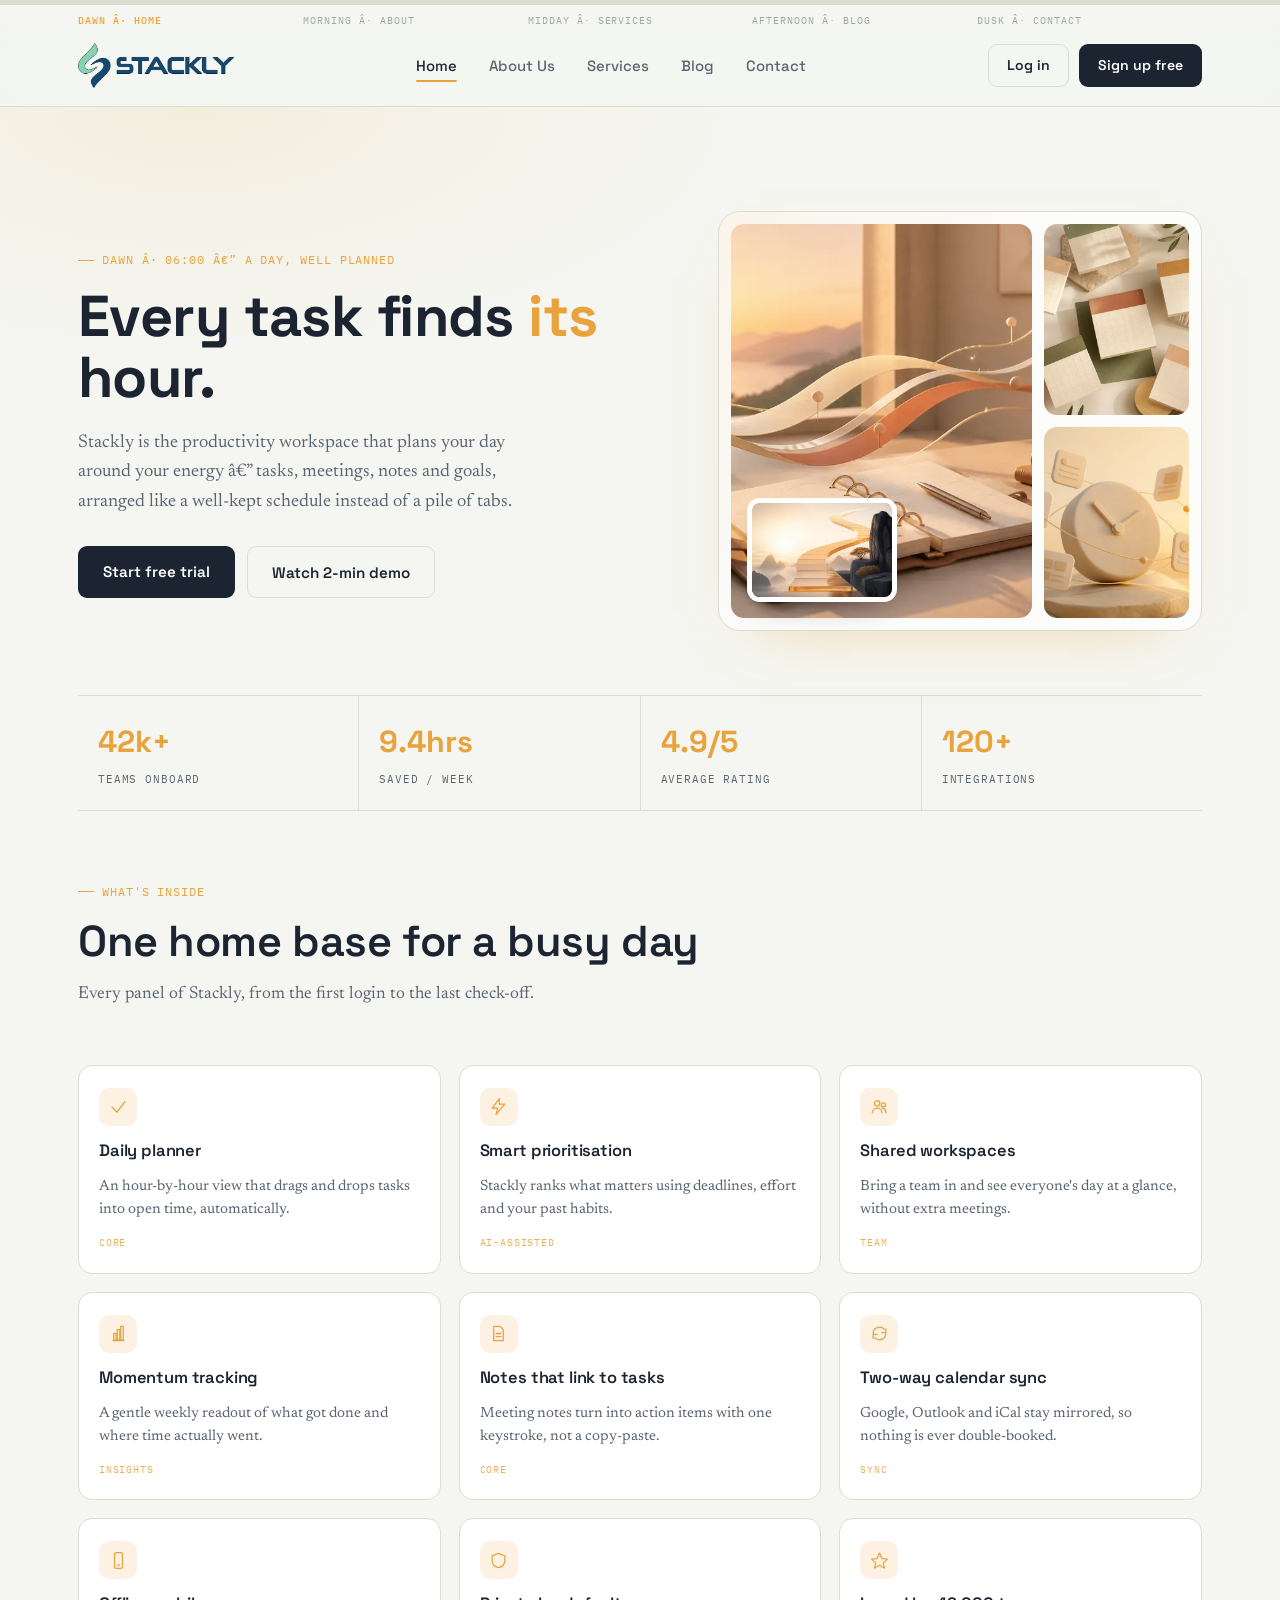
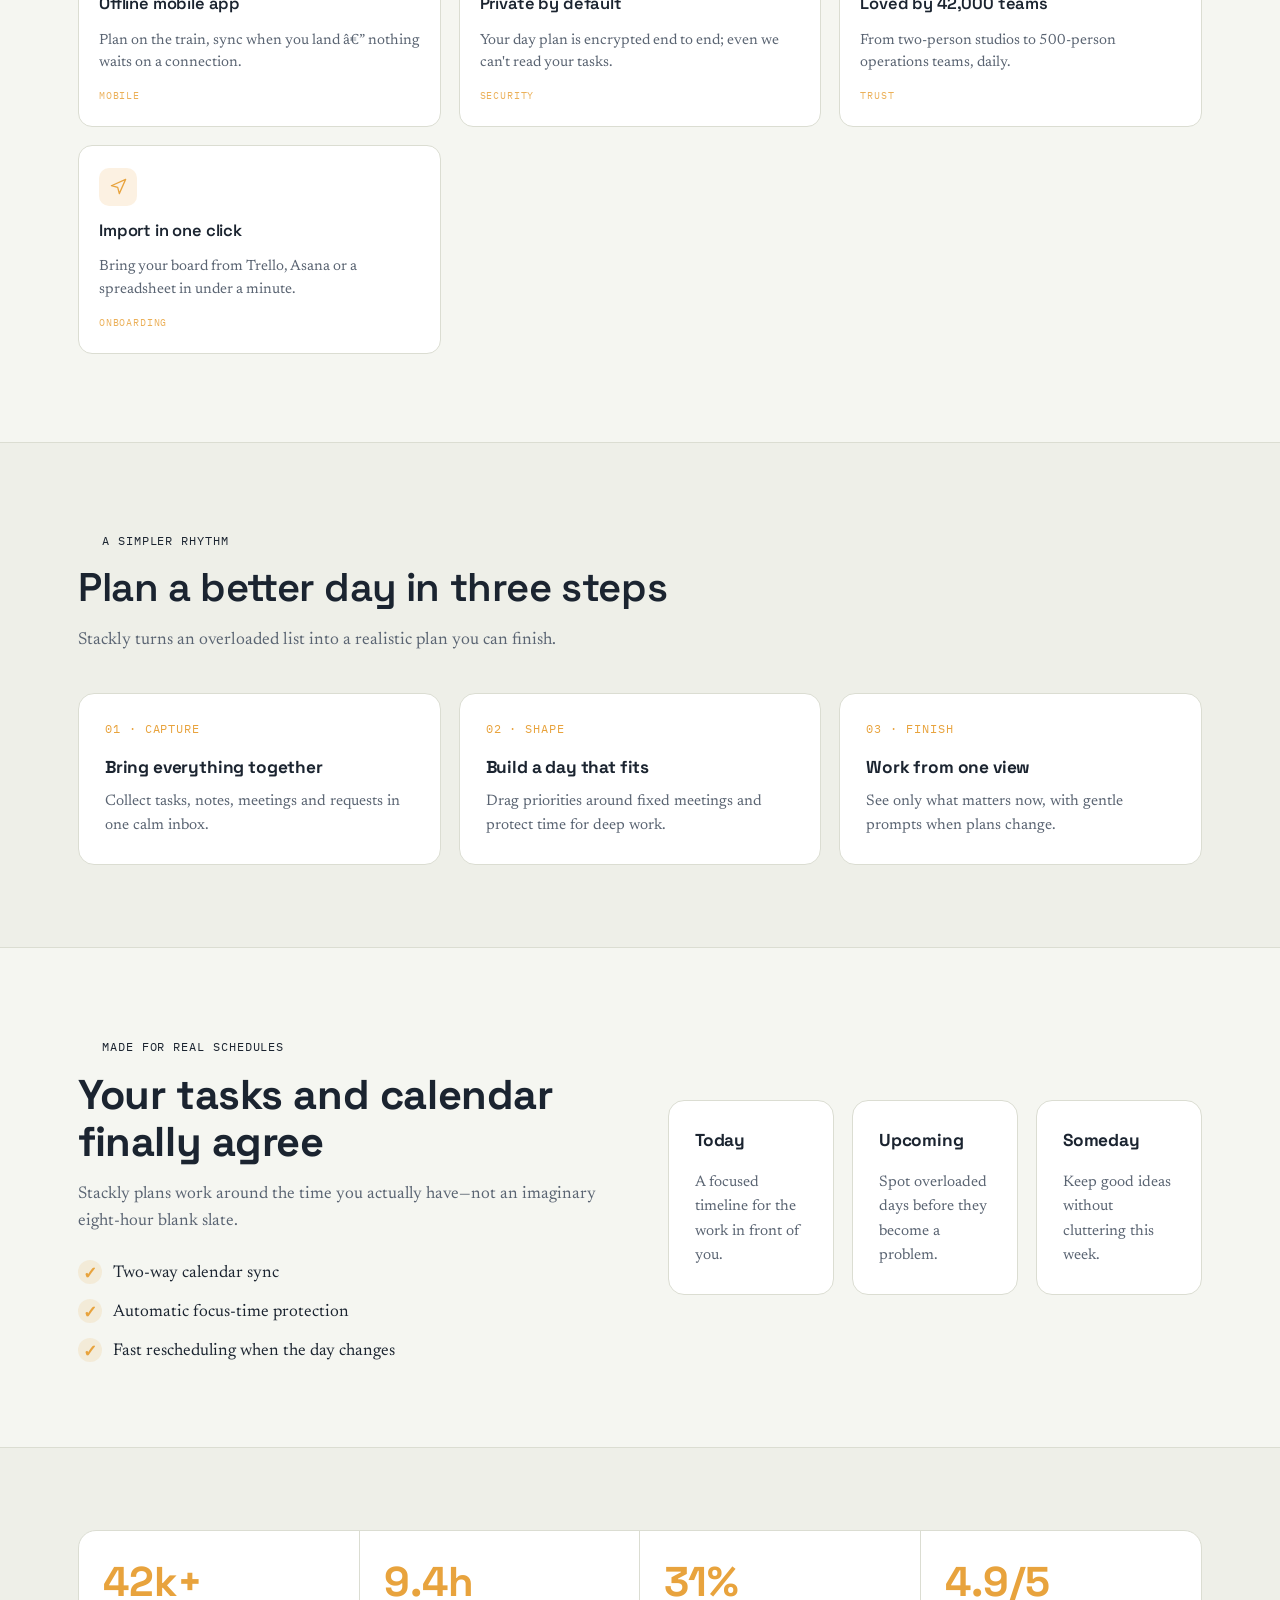
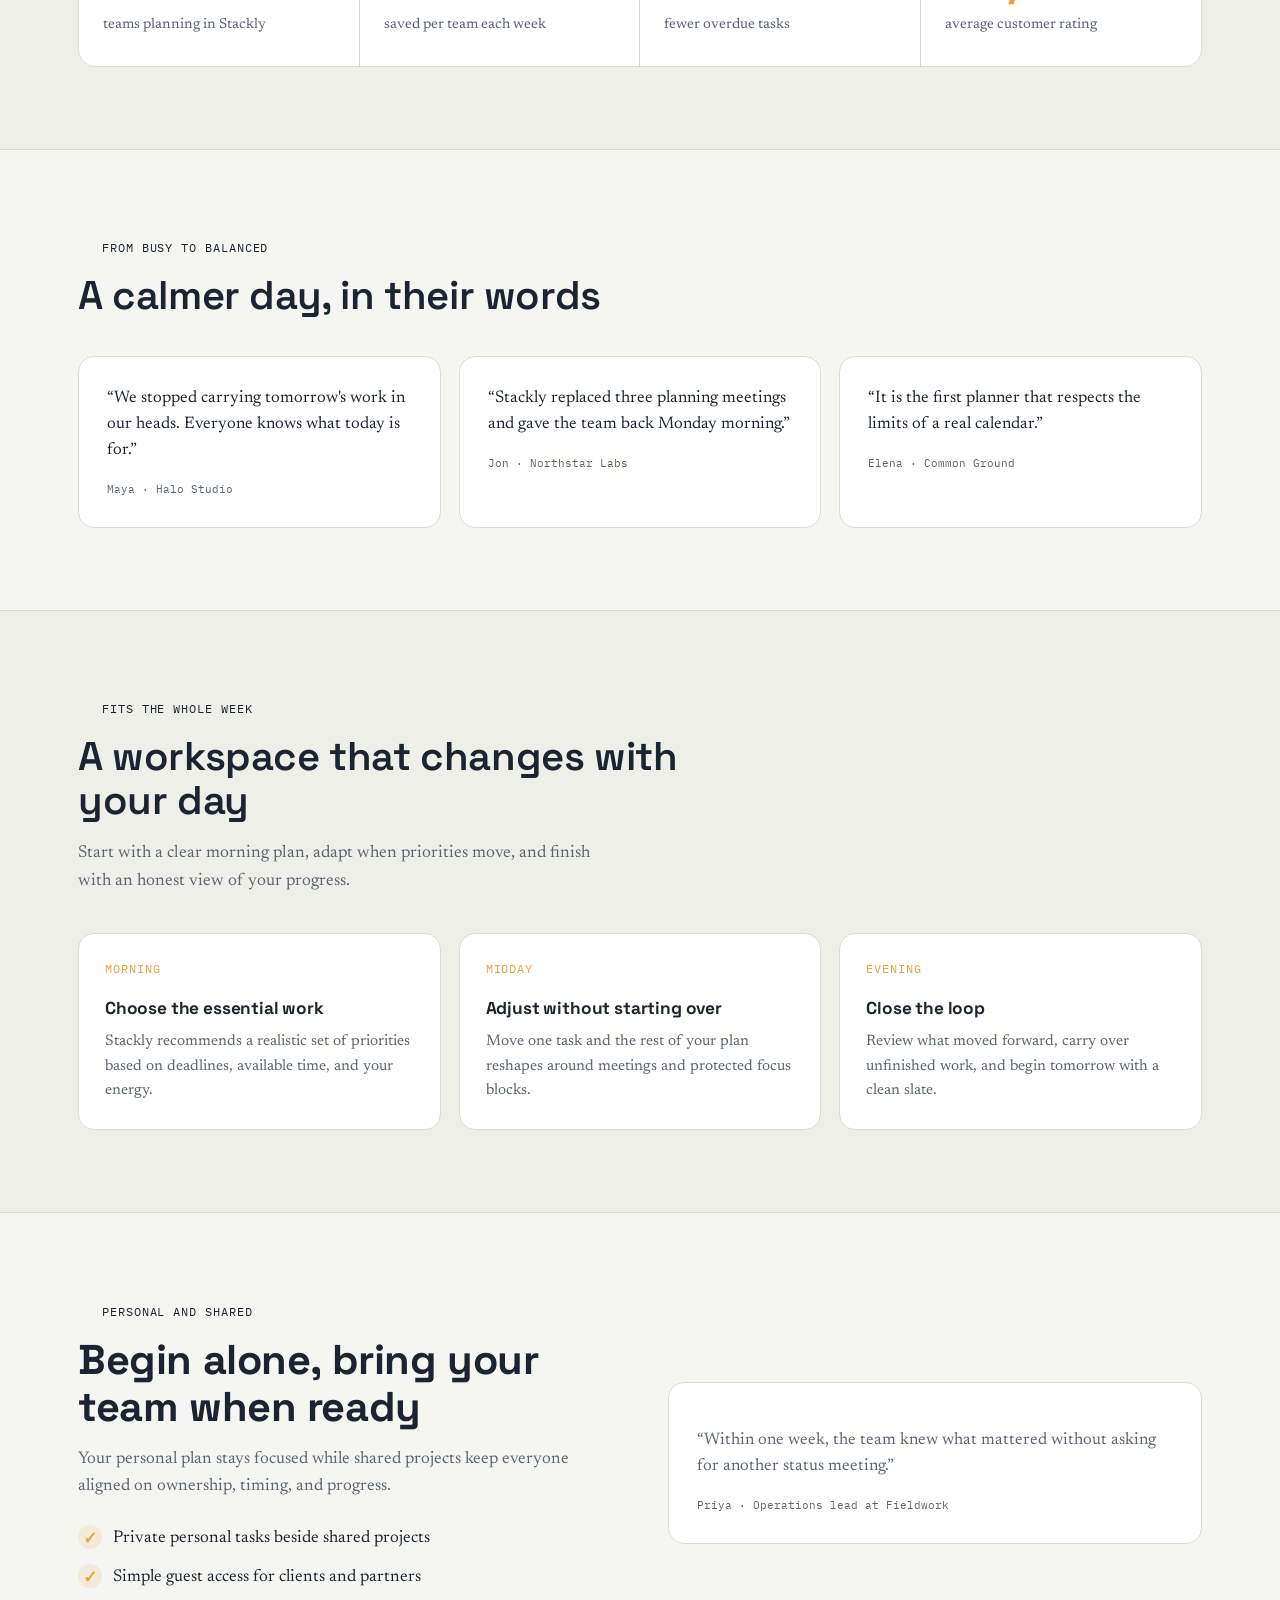
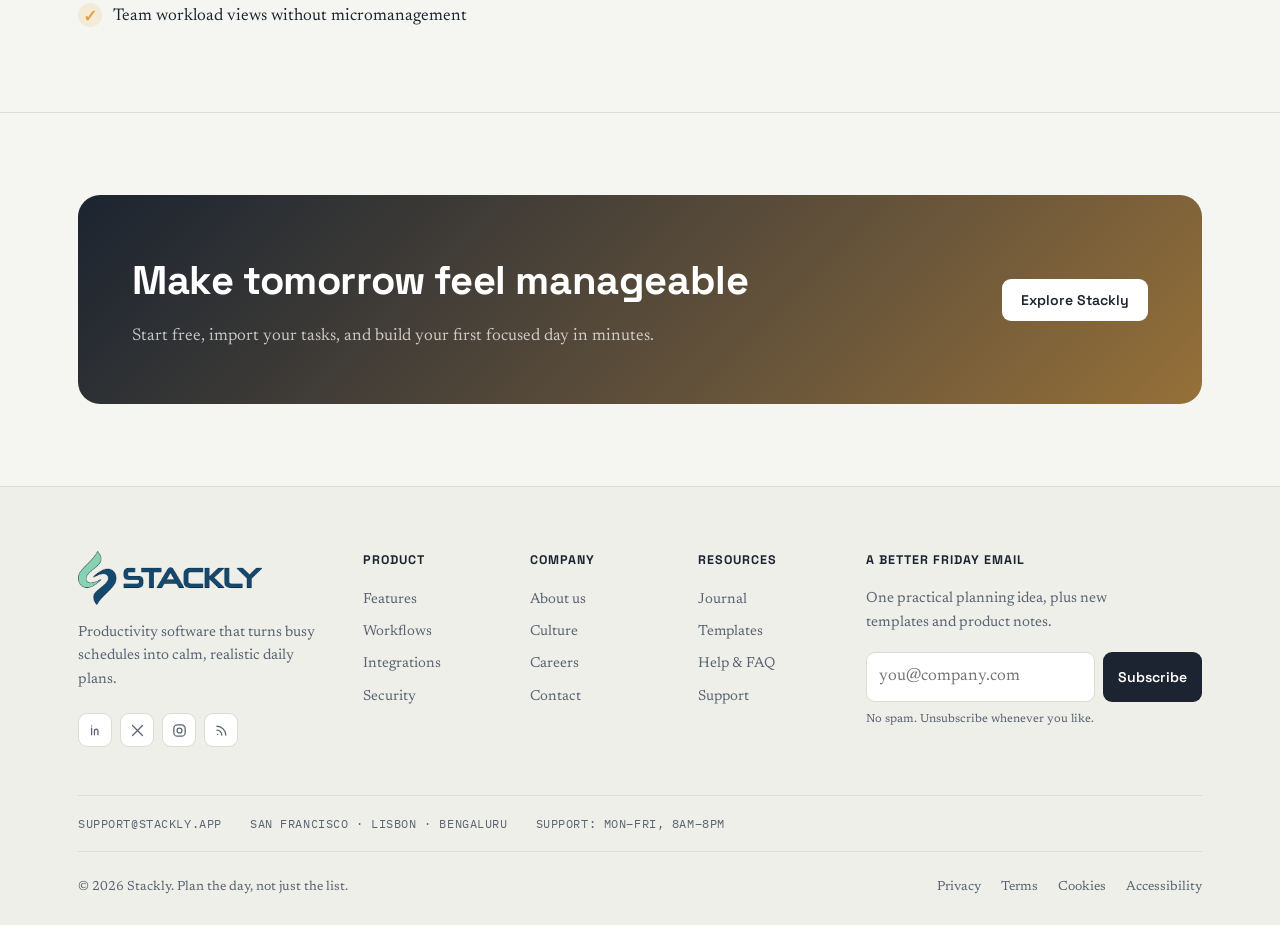
==== index.html @ 10cb239d "initial commit" ====
<!DOCTYPE html>
<html lang="en">
<head>
<meta charset="UTF-8">
<meta name="viewport" content="width=device-width, initial-scale=1.0">
<title>Stackly â€” Productivity software for a well-run day</title>
<link rel="preconnect" href="https://fonts.googleapis.com">
<link rel="preconnect" href="https://fonts.gstatic.com" crossorigin>
<link href="https://fonts.googleapis.com/css2?family=Space+Grotesk:wght@400;500;600;700&family=Newsreader:ital,opsz,wght@0,6..72,400;0,6..72,500;1,6..72,400&family=IBM+Plex+Mono:wght@400;500&display=swap" rel="stylesheet">
<link rel="stylesheet" href="styles.css">
</head>
<body data-page="home">
<!-- SVG ICON SPRITE -->
<svg style="display:none" aria-hidden="true">
  <symbol id="i-check" viewBox="0 0 24 24"><polyline points="4,13 10,19 20,6"/></symbol>
  <symbol id="i-calendar" viewBox="0 0 24 24"><rect x="3" y="5" width="18" height="16" rx="2"/><line x1="3" y1="10" x2="21" y2="10"/><line x1="8" y1="3" x2="8" y2="7"/><line x1="16" y1="3" x2="16" y2="7"/></symbol>
  <symbol id="i-clock" viewBox="0 0 24 24"><circle cx="12" cy="12" r="9"/><polyline points="12,7 12,12 16,14"/></symbol>
  <symbol id="i-users" viewBox="0 0 24 24"><circle cx="9" cy="8" r="3.4"/><circle cx="17" cy="10" r="2.6"/><path d="M3 20c0-3.6 2.7-6 6-6s6 2.4 6 6"/><path d="M15.5 14.2c2.5.3 4.5 2.3 4.5 5.8"/></symbol>
  <symbol id="i-chart" viewBox="0 0 24 24"><line x1="5" y1="21" x2="19" y2="21"/><rect x="6" y="12" width="3.2" height="8"/><rect x="10.4" y="7" width="3.2" height="13"/><rect x="14.8" y="3" width="3.2" height="17"/></symbol>
  <symbol id="i-chat" viewBox="0 0 24 24"><path d="M4 5h16v11H8l-4 4z"/></symbol>
  <symbol id="i-doc" viewBox="0 0 24 24"><path d="M6 3h8l4 4v14H6z"/><line x1="9" y1="12" x2="15" y2="12"/><line x1="9" y1="16" x2="15" y2="16"/></symbol>
  <symbol id="i-bolt" viewBox="0 0 24 24"><polygon points="13,2 4,14 11,14 9,22 20,9 13,9"/></symbol>
  <symbol id="i-target" viewBox="0 0 24 24"><circle cx="12" cy="12" r="9"/><circle cx="12" cy="12" r="5"/><circle cx="12" cy="12" r="1"/></symbol>
  <symbol id="i-gear" viewBox="0 0 24 24"><circle cx="12" cy="12" r="3.4"/><path d="M12 3v3M12 18v3M3 12h3M18 12h3M5.6 5.6l2.1 2.1M16.3 16.3l2.1 2.1M18.4 5.6l-2.1 2.1M7.7 16.3l-2.1 2.1"/></symbol>
  <symbol id="i-globe" viewBox="0 0 24 24"><circle cx="12" cy="12" r="9"/><ellipse cx="12" cy="12" rx="4" ry="9"/><line x1="3" y1="12" x2="21" y2="12"/></symbol>
  <symbol id="i-shield" viewBox="0 0 24 24"><path d="M12 3l8 3v6c0 5-3.5 8-8 9-4.5-1-8-4-8-9V6z"/></symbol>
  <symbol id="i-mail" viewBox="0 0 24 24"><rect x="3" y="5" width="18" height="14" rx="2"/><polyline points="3,6 12,13 21,6"/></symbol>
  <symbol id="i-pin" viewBox="0 0 24 24"><path d="M12 21s7-6.5 7-11.5A7 7 0 0 0 5 9.5C5 14.5 12 21 12 21z"/><circle cx="12" cy="9.5" r="2.3"/></symbol>
  <symbol id="i-star" viewBox="0 0 24 24"><polygon points="12,2.5 15,9.5 22,10.3 16.8,15 18.3,21.5 12,18 5.7,21.5 7.2,15 2,10.3 9,9.5"/></symbol>
  <symbol id="i-folder" viewBox="0 0 24 24"><path d="M3 6h6l2 2h10v11H3z"/></symbol>
  <symbol id="i-sync" viewBox="0 0 24 24"><path d="M4 12a8 8 0 0 1 14-5.3M20 6v5h-5"/><path d="M20 12a8 8 0 0 1-14 5.3M4 18v-5h5"/></symbol>
  <symbol id="i-mobile" viewBox="0 0 24 24"><rect x="7" y="2" width="10" height="20" rx="2"/><line x1="11" y1="18" x2="13" y2="18"/></symbol>
  <symbol id="i-heart" viewBox="0 0 24 24"><path d="M12 21s-8-4.6-8-11a5 5 0 0 1 9-3 5 5 0 0 1 9 3c0 6.4-8 11-8 11z"/></symbol>
  <symbol id="i-award" viewBox="0 0 24 24"><circle cx="12" cy="8" r="5"/><path d="M8.5 12.5L7 21l5-2.5L17 21l-1.5-8.5"/></symbol>
  <symbol id="i-briefcase" viewBox="0 0 24 24"><rect x="3" y="7" width="18" height="13" rx="2"/><path d="M8 7V5a2 2 0 0 1 2-2h4a2 2 0 0 1 2 2v2"/></symbol>
  <symbol id="i-search" viewBox="0 0 24 24"><circle cx="10.5" cy="10.5" r="6.5"/><line x1="21" y1="21" x2="15.3" y2="15.3"/></symbol>
  <symbol id="i-send" viewBox="0 0 24 24"><polygon points="3,11 21,3 13,21 11,13"/></symbol>
  <symbol id="i-layers" viewBox="0 0 24 24"><polygon points="12,3 21,8 12,13 3,8"/><polyline points="3,14 12,19 21,14"/></symbol>
  <symbol id="i-flag" viewBox="0 0 24 24"><line x1="5" y1="3" x2="5" y2="21"/><path d="M5 4h14l-3 4 3 4H5"/></symbol>
</svg>

<!-- DAY RAIL -->
<div id="day-rail">
  <div class="seg" style="--seg-color:var(--home-a)"><div class="fill"></div></div>
  <div class="seg" style="--seg-color:var(--about-a)"><div class="fill"></div></div>
  <div class="seg" style="--seg-color:var(--services-a)"><div class="fill"></div></div>
  <div class="seg" style="--seg-color:var(--blog-a)"><div class="fill"></div></div>
  <div class="seg" style="--seg-color:var(--contact-a)"><div class="fill"></div></div>
</div>
<div class="rail-labels">
  <span data-lbl="home">Dawn Â· Home</span>
  <span data-lbl="about">Morning Â· About</span>
  <span data-lbl="services">Midday Â· Services</span>
  <span data-lbl="blog">Afternoon Â· Blog</span>
  <span data-lbl="contact">Dusk Â· Contact</span>
</div>

<!-- HEADER -->
<header id="site-header">
  <div class="header-in">
    <a href="index.html" class="logo"><img src="assets/images/stackly-logo.webp" alt="Stackly" class="brand-logo"></a>
    <div class="scrim" id="scrim"></div>
    <nav class="primary" id="primary-nav">
      <a href="index.html" data-nav="home">Home</a>
      <a href="about.html" data-nav="about">About Us</a>
      <a href="services.html" data-nav="services">Services</a>
      <a href="blog.html" data-nav="blog">Blog</a>
      <a href="contact.html" data-nav="contact">Contact</a>
      <div class="mobile-actions">
        <a class="btn btn-ghost" href="login.html">Log in</a>
        <a class="btn btn-solid" href="signup.html">Sign up free</a>
      </div>
    </nav>
    <div class="header-actions">
      <a class="btn btn-ghost" href="login.html">Log in</a>
      <a class="btn btn-solid" href="signup.html">Sign up free</a>
      <button class="hamburger" id="hamburger" aria-label="Toggle menu"><span></span><span></span><span></span></button>
    </div>
  </div>
</header>

<main>
<section class="page" id="home" style="--seg-color:var(--home-a); --seg-color-soft:#E8A33D26;">
  <div class="wrap"> 
    <div class="hero">
      <div>
        <span class="eyebrow mono">Dawn Â· 06:00 â€” a day, well planned</span>
        <h1>Every task finds <em>its</em> hour.</h1>
        <p class="lead">Stackly is the productivity workspace that plans your day around your energy â€” tasks, meetings, notes and goals, arranged like a well-kept schedule instead of a pile of tabs.</p>
        <div class="hero-cta">
          <a class="btn btn-solid" href="signup.html">Start free trial</a>
          <button class="btn btn-ghost">Watch 2-min demo</button>
        </div>
      </div>
      <div class="hero-mosaic hero-mosaic-home" aria-label="Stackly productivity scenes">
        <img src="assets/images/home-focus.webp" alt="A calm dawn workspace with a daily planner" width="900" height="620" fetchpriority="high">
        <img src="assets/images/home-calendar.webp" alt="Calendar blocks arranged on a cream desk" width="900" height="620">
        <img src="assets/images/home-clock.webp" alt="A sculptural clock surrounded by task cards" width="900" height="620">
        <img class="hero-image-fourth" src="assets/images/home-momentum.webp" alt="An abstract path showing forward momentum" width="900" height="620">
      </div>
    </div>

    <div class="stat-strip">
      <div class="stat"><div class="num">42k+</div><div class="lbl mono">Teams onboard</div></div>
      <div class="stat"><div class="num">9.4hrs</div><div class="lbl mono">Saved / week</div></div>
      <div class="stat"><div class="num">4.9/5</div><div class="lbl mono">Average rating</div></div>
      <div class="stat"><div class="num">120+</div><div class="lbl mono">Integrations</div></div>
    </div>

    <div class="section-head">
      <span class="eyebrow mono">What's inside</span>
      <h2>One home base for a busy day</h2>
      <p>Every panel of Stackly, from the first login to the last check-off.</p>
    </div>
    <div class="subgrid">
      <div class="subcard"><div class="icon-badge"><svg><use href="#i-check"/></svg></div><h3>Daily planner</h3><p>An hour-by-hour view that drags and drops tasks into open time, automatically.</p><span class="tag mono">Core</span></div>
      <div class="subcard"><div class="icon-badge"><svg><use href="#i-bolt"/></svg></div><h3>Smart prioritisation</h3><p>Stackly ranks what matters using deadlines, effort and your past habits.</p><span class="tag mono">AI-assisted</span></div>
      <div class="subcard"><div class="icon-badge"><svg><use href="#i-users"/></svg></div><h3>Shared workspaces</h3><p>Bring a team in and see everyone's day at a glance, without extra meetings.</p><span class="tag mono">Team</span></div>
      <div class="subcard"><div class="icon-badge"><svg><use href="#i-chart"/></svg></div><h3>Momentum tracking</h3><p>A gentle weekly readout of what got done and where time actually went.</p><span class="tag mono">Insights</span></div>
      <div class="subcard"><div class="icon-badge"><svg><use href="#i-doc"/></svg></div><h3>Notes that link to tasks</h3><p>Meeting notes turn into action items with one keystroke, not a copy-paste.</p><span class="tag mono">Core</span></div>
      <div class="subcard"><div class="icon-badge"><svg><use href="#i-sync"/></svg></div><h3>Two-way calendar sync</h3><p>Google, Outlook and iCal stay mirrored, so nothing is ever double-booked.</p><span class="tag mono">Sync</span></div>
      <div class="subcard"><div class="icon-badge"><svg><use href="#i-mobile"/></svg></div><h3>Offline mobile app</h3><p>Plan on the train, sync when you land â€” nothing waits on a connection.</p><span class="tag mono">Mobile</span></div>
      <div class="subcard"><div class="icon-badge"><svg><use href="#i-shield"/></svg></div><h3>Private by default</h3><p>Your day plan is encrypted end to end; even we can't read your tasks.</p><span class="tag mono">Security</span></div>
      <div class="subcard"><div class="icon-badge"><svg><use href="#i-star"/></svg></div><h3>Loved by 42,000 teams</h3><p>From two-person studios to 500-person operations teams, daily.</p><span class="tag mono">Trust</span></div>
      <div class="subcard"><div class="icon-badge"><svg><use href="#i-send"/></svg></div><h3>Import in one click</h3><p>Bring your board from Trello, Asana or a spreadsheet in under a minute.</p><span class="tag mono">Onboarding</span></div>
    </div>
  </div>
</section>

<section class="content-section soft" aria-labelledby="home-how-title">
  <div class="wrap">
    <div class="section-head"><span class="eyebrow mono">A simpler rhythm</span><h2 id="home-how-title">Plan a better day in three steps</h2><p>Stackly turns an overloaded list into a realistic plan you can finish.</p></div>
    <div class="feature-grid">
      <article class="feature-panel"><span class="step-num mono">01 · Capture</span><h3>Bring everything together</h3><p>Collect tasks, notes, meetings and requests in one calm inbox.</p></article>
      <article class="feature-panel"><span class="step-num mono">02 · Shape</span><h3>Build a day that fits</h3><p>Drag priorities around fixed meetings and protect time for deep work.</p></article>
      <article class="feature-panel"><span class="step-num mono">03 · Finish</span><h3>Work from one view</h3><p>See only what matters now, with gentle prompts when plans change.</p></article>
    </div>
  </div>
</section>

<section class="content-section" aria-labelledby="home-work-title">
  <div class="wrap split-feature"><div><span class="eyebrow mono">Made for real schedules</span><h2 id="home-work-title">Your tasks and calendar finally agree</h2><p>Stackly plans work around the time you actually have—not an imaginary eight-hour blank slate.</p><ul class="check-list"><li>Two-way calendar sync</li><li>Automatic focus-time protection</li><li>Fast rescheduling when the day changes</li></ul></div><div class="feature-grid"><article class="feature-panel"><h3>Today</h3><p>A focused timeline for the work in front of you.</p></article><article class="feature-panel"><h3>Upcoming</h3><p>Spot overloaded days before they become a problem.</p></article><article class="feature-panel"><h3>Someday</h3><p>Keep good ideas without cluttering this week.</p></article></div></div>
</section>

<section class="content-section soft" aria-label="Stackly results">
  <div class="wrap"><div class="metric-grid"><div class="metric-box"><strong>42k+</strong><span>teams planning in Stackly</span></div><div class="metric-box"><strong>9.4h</strong><span>saved per team each week</span></div><div class="metric-box"><strong>31%</strong><span>fewer overdue tasks</span></div><div class="metric-box"><strong>4.9/5</strong><span>average customer rating</span></div></div></div>
</section>

<section class="content-section" aria-labelledby="home-trust-title">
  <div class="wrap"><div class="section-head"><span class="eyebrow mono">From busy to balanced</span><h2 id="home-trust-title">A calmer day, in their words</h2></div><div class="quote-grid"><blockquote class="quote-card"><p>“We stopped carrying tomorrow's work in our heads. Everyone knows what today is for.”</p><footer>Maya · Halo Studio</footer></blockquote><blockquote class="quote-card"><p>“Stackly replaced three planning meetings and gave the team back Monday morning.”</p><footer>Jon · Northstar Labs</footer></blockquote><blockquote class="quote-card"><p>“It is the first planner that respects the limits of a real calendar.”</p><footer>Elena · Common Ground</footer></blockquote></div></div>
</section>

<section class="content-section soft" aria-labelledby="home-rhythm-title"><div class="wrap"><div class="section-head"><span class="eyebrow mono">Fits the whole week</span><h2 id="home-rhythm-title">A workspace that changes with your day</h2><p>Start with a clear morning plan, adapt when priorities move, and finish with an honest view of your progress.</p></div><div class="feature-grid"><article class="feature-panel"><span class="step-num mono">Morning</span><h3>Choose the essential work</h3><p>Stackly recommends a realistic set of priorities based on deadlines, available time, and your energy.</p></article><article class="feature-panel"><span class="step-num mono">Midday</span><h3>Adjust without starting over</h3><p>Move one task and the rest of your plan reshapes around meetings and protected focus blocks.</p></article><article class="feature-panel"><span class="step-num mono">Evening</span><h3>Close the loop</h3><p>Review what moved forward, carry over unfinished work, and begin tomorrow with a clean slate.</p></article></div></div></section>

<section class="content-section" aria-labelledby="home-teams-title"><div class="wrap split-feature"><div><span class="eyebrow mono">Personal and shared</span><h2 id="home-teams-title">Begin alone, bring your team when ready</h2><p>Your personal plan stays focused while shared projects keep everyone aligned on ownership, timing, and progress.</p><ul class="check-list"><li>Private personal tasks beside shared projects</li><li>Simple guest access for clients and partners</li><li>Team workload views without micromanagement</li></ul></div><div class="quote-card"><p>“Within one week, the team knew what mattered without asking for another status meeting.”</p><footer>Priya · Operations lead at Fieldwork</footer></div></div></section>

<section class="content-section" aria-labelledby="home-start-title">
  <div class="wrap"><div class="section-cta"><div><h2 id="home-start-title">Make tomorrow feel manageable</h2><p>Start free, import your tasks, and build your first focused day in minutes.</p></div><a class="btn" href="services.html">Explore Stackly</a></div></div>
</section>
</main>

<footer class="site-footer">
  <div class="wrap">
    <div class="footer-grid">
      <div class="footer-brand">
        <a href="index.html" class="logo"><img src="assets/images/stackly-logo.webp" alt="Stackly" class="brand-logo"></a>
        <p>Productivity software that turns busy schedules into calm, realistic daily plans.</p>
<div class="footer-socials" aria-label="Social media">
          <a href="404.html" aria-label="Stackly on LinkedIn"><svg viewBox="0 0 24 24" aria-hidden="true"><path d="M6.5 8.5V18M6.5 5.5v.1M10.5 18v-5.3c0-2.3 3-3.3 4.5-1.5.4.5.5 1.2.5 2V18M10.5 11v7"/></svg></a>
          <a href="404.html" aria-label="Stackly on X"><svg viewBox="0 0 24 24" aria-hidden="true"><path d="M5 5l14 14M19 5L5 19"/></svg></a>
          <a href="404.html" aria-label="Stackly on Instagram"><svg viewBox="0 0 24 24" aria-hidden="true"><rect x="4" y="4" width="16" height="16" rx="5"/><circle cx="12" cy="12" r="3.5"/><circle cx="17.3" cy="6.8" r=".7" class="icon-fill"/></svg></a>
          <a href="404.html" aria-label="Stackly RSS feed"><svg viewBox="0 0 24 24" aria-hidden="true"><circle cx="6.5" cy="17.5" r="1" class="icon-fill"/><path d="M5.5 11.5a7 7 0 0 1 7 7M5.5 6a12.5 12.5 0 0 1 12.5 12.5"/></svg></a>
        </div>
      </div>
      <div class="footer-column"><h2>Product</h2><a href="services.html">Features</a><a href="services.html#services-flow-title">Workflows</a><a href="services.html#services-integrations-title">Integrations</a><a href="services.html#services-security-title">Security</a></div>
      <div class="footer-column"><h2>Company</h2><a href="about.html">About us</a><a href="about.html#about-culture-title">Culture</a><a href="about.html#about-join-title">Careers</a><a href="contact.html">Contact</a></div>
      <div class="footer-column"><h2>Resources</h2><a href="blog.html">Journal</a><a href="blog.html#blog-library-title">Templates</a><a href="contact.html#contact-faq-title">Help & FAQ</a><a href="contact.html#contact-route-title">Support</a></div>
      <div class="footer-newsletter">
        <h2>A better Friday email</h2><p>One practical planning idea, plus new templates and product notes.</p>
        <form class="footer-form"><label class="sr-only" for="footer-email-index">Email address</label><input id="footer-email-index" type="email" placeholder="you@company.com" required><button type="submit" class="btn btn-solid">Subscribe</button></form>
        <span class="footer-note">No spam. Unsubscribe whenever you like.</span>
      </div>
    </div>
    <div class="footer-contact"><span>support@stackly.app</span><span>San Francisco · Lisbon · Bengaluru</span><span>Support: Mon–Fri, 8am–8pm</span></div>
    <div class="footer-bottom"><span>© 2026 Stackly. Plan the day, not just the list.</span><div class="foot-links"><a href="#">Privacy</a><a href="#">Terms</a><a href="#">Cookies</a><a href="#">Accessibility</a></div></div>
  </div>
</footer>
<script src="app.js"></script>
</body>
</html>
---- styles.css ----
﻿/* ============ TOKENS ============ */
:root{
  --paper:#F5F6F1;
  --paper-2:#EEEFE8;
  --ink:#1B2430;
  --ink-soft:#5A6472;
  --line:#DBDDD2;
  --white:#FFFFFF;

  /* day-cycle accents, one per section */
  --home-a:#E8A33D;   /* dawn amber */
  --about-a:#2F6F62;  /* morning green */
  --services-a:#D9622B; /* midday orange */
  --blog-a:#3B6EA5;   /* afternoon blue */
  --contact-a:#6B4E9E;/* dusk violet */

  --accent: var(--home-a);
  --accent-soft: #E8A33D22;

  --display: 'Space Grotesk', sans-serif;
  --body: 'Newsreader', serif;
  --mono: 'IBM Plex Mono', monospace;

  --maxw: 1180px;
  --radius: 14px;
}

*{box-sizing:border-box;}
html{scroll-behavior:smooth;}
@media (prefers-reduced-motion: reduce){
  html{scroll-behavior:auto;}
  *{animation-duration:0.001ms !important; animation-iteration-count:1 !important; transition-duration:0.001ms !important;}
}
body{
  margin:0;
  background:var(--paper);
  color:var(--ink);
  font-family:var(--body);
  font-size:17px;
  line-height:1.6;
  -webkit-font-smoothing:antialiased;
  transition:background 0.8s ease;
  overflow-x:hidden;
}
h1,h2,h3,h4,.display{font-family:var(--display); letter-spacing:-0.01em; margin:0;}
p{margin:0;}
a{color:inherit; text-decoration:none;}
img{max-width:100%; display:block;}
.mono{font-family:var(--mono); text-transform:uppercase; letter-spacing:0.08em; font-size:0.72rem;}
.wrap{max-width:var(--maxw); margin:0 auto; padding:0 28px;}
:focus-visible{outline:2px solid var(--accent); outline-offset:3px; border-radius:4px;}

/* ============ DAY RAIL (signature element) ============ */
#day-rail{
  position:sticky; top:0; z-index:60;
  height:5px; width:100%;
  background:var(--line);
  display:flex;
}
#day-rail .seg{flex:1; position:relative; overflow:visible;}
#day-rail .fill{
  position:absolute; inset:0; background:var(--seg-color);
  transform:scaleX(0); transform-origin:left; transition:transform 0.15s linear;
}
#sun{
  position:sticky; top:5px; z-index:59;
  width:0; height:0; pointer-events:none;
}
#sun span{
  position:absolute; top:-4px; left:0;
  width:13px; height:13px; border-radius:50%;
  background:var(--accent);
  box-shadow:0 0 0 5px color-mix(in srgb, var(--accent) 20%, transparent);
  transition: left 0.15s linear, background 0.8s ease, box-shadow 0.8s ease;
}
.rail-labels{
  position:sticky; top:9px; z-index:58;
  display:flex; max-width:var(--maxw); margin:0 auto; padding:0 28px;
  pointer-events:none;
}
.rail-labels span{
  flex:1; font-family:var(--mono); font-size:0.62rem; letter-spacing:0.1em;
  color:var(--ink-soft); opacity:0.55; text-transform:uppercase; padding-top:4px;
  transition:opacity 0.3s ease, color 0.3s ease;
}
.rail-labels span.active{opacity:1; color:var(--accent); font-weight:500;}
@media (max-width: 760px){ .rail-labels{display:none;} }

/* ============ HEADER ============ */
header{
  position:sticky; top:5px; z-index:57;
  backdrop-filter: blur(10px);
  background:color-mix(in srgb, var(--paper) 82%, transparent);
  border-bottom:1px solid var(--line);
  transition:background 0.8s ease, padding 0.25s ease;
}
.header-in{
  max-width:var(--maxw); margin:0 auto; padding:18px 28px;
  display:flex; align-items:center; justify-content:space-between; gap:24px;
}
header.condensed .header-in{padding:11px 28px;}
.logo{display:flex; align-items:center; gap:9px; font-weight:700; font-size:1.15rem;}
.brand-logo{display:block; width:156px; height:auto; object-fit:contain;}
.site-footer .brand-logo{width:184px;}
.logo-mark{
  width:26px; height:26px; border-radius:7px;
  background:linear-gradient(135deg, var(--accent), color-mix(in srgb, var(--accent) 55%, #1B2430));
  transition:background 0.8s ease;
  flex-shrink:0;
}
nav.primary{display:flex; gap:2px;}
nav.primary a{
  padding:9px 15px; border-radius:8px; font-size:0.93rem; font-weight:500;
  color:var(--ink-soft); position:relative; transition:color 0.2s ease;
  font-family:var(--display);
}
nav.primary a:hover{color:var(--ink);}
nav.primary a.active{color:var(--ink);}
nav.primary a.active::after{
  content:''; position:absolute; left:15px; right:15px; bottom:4px; height:2px;
  background:var(--accent); border-radius:2px; transition:background 0.8s ease;
}
.header-actions{display:flex; align-items:center; gap:10px;}
.btn{
  font-family:var(--display); font-weight:600; font-size:0.88rem;
  padding:9px 18px; border-radius:9px; border:1px solid transparent;
  cursor:pointer; display:inline-flex; align-items:center; gap:7px;
  transition:transform 0.15s ease, box-shadow 0.2s ease, background 0.3s ease, border-color 0.3s ease;
}
.btn:active{transform:scale(0.97);}
.btn-ghost{background:transparent; border-color:var(--line); color:var(--ink);}
.btn-ghost:hover{border-color:var(--ink-soft);}
.btn-solid{background:var(--ink); color:var(--white);}
.btn-solid:hover{background:var(--accent); box-shadow:0 6px 18px -6px color-mix(in srgb, var(--accent) 70%, transparent); }
.hamburger{display:none; flex-direction:column; gap:4px; background:none; border:none; cursor:pointer; padding:8px;}
.hamburger span{width:20px; height:2px; background:var(--ink); transition:transform 0.25s ease, opacity 0.25s ease;}
.hamburger.open span:nth-child(1){transform:translateY(6px) rotate(45deg);}
.hamburger.open span:nth-child(2){opacity:0;}
.hamburger.open span:nth-child(3){transform:translateY(-6px) rotate(-45deg);}

@media (max-width:900px){
  nav.primary{
    position:fixed; inset:0 0 0 auto; top:0; height:100vh; width:min(78vw,320px);
    background:var(--paper); flex-direction:column; padding:90px 26px 26px;
    box-shadow:-20px 0 40px -20px rgba(0,0,0,0.15);
    transform:translateX(100%); transition:transform 0.35s cubic-bezier(.65,0,.35,1);
    gap:4px;
  }
  nav.primary.open{transform:translateX(0);}
  nav.primary a{padding:14px 10px; font-size:1.1rem; border-bottom:1px solid var(--line);}
  .hamburger{display:flex;}
  .header-actions .btn-ghost{display:none;}
  nav.primary .mobile-actions{display:flex; flex-direction:column; gap:10px; margin-top:20px;}
  nav.primary .mobile-actions .btn{width:100%; justify-content:center;}
}
.mobile-actions{display:none;}
.scrim{
  position:fixed; inset:0; background:rgba(15,18,24,0.35); z-index:55;
  opacity:0; pointer-events:none; transition:opacity 0.3s ease;
}
.scrim.open{opacity:1; pointer-events:auto;}

/* ============ SECTION SHELL ============ */
section.page{scroll-margin-top:70px; padding:96px 0 88px; position:relative; overflow:hidden;}
section.page::before{
  content:''; position:absolute; top:0; left:0; right:0; height:340px; z-index:0;
  background:radial-gradient(60% 100% at 15% 0%, var(--seg-color-soft), transparent 70%);
  opacity:0.7; pointer-events:none;
}
.section-head{position:relative; z-index:1; max-width:640px; margin-bottom:56px;}
.eyebrow{
  display:inline-flex; align-items:center; gap:8px; color:var(--seg-color);
  margin-bottom:16px; font-family:var(--mono); font-size:0.72rem;
}
.eyebrow::before{content:''; width:16px; height:1px; background:var(--seg-color);}
.section-head h2{font-size:clamp(1.9rem,4vw,2.7rem); line-height:1.12; font-weight:600;}
.section-head p{margin-top:16px; color:var(--ink-soft); font-size:1.08rem; max-width:52ch;}

/* ============ HERO IMAGE MOSAICS ============ */
.hero-mosaic{
  position:relative; z-index:1; display:grid; grid-template-columns:1.35fr 0.65fr;
  grid-template-rows:repeat(2, minmax(150px, 1fr)); gap:12px; min-height:380px;
  margin:-20px 0 64px; padding:12px; border:1px solid var(--line); border-radius:22px;
  background:color-mix(in srgb, var(--white) 72%, transparent); overflow:hidden;
  box-shadow:0 24px 60px -42px color-mix(in srgb, var(--seg-color) 65%, transparent);
}
@media (max-width:480px){.brand-logo{width:132px}.site-footer .brand-logo{width:160px}}
.hero-mosaic::after{content:''; position:absolute; inset:0; pointer-events:none; background:linear-gradient(125deg, color-mix(in srgb, var(--seg-color) 9%, transparent), transparent 48%);}
.hero-mosaic img{width:100%; height:100%; object-fit:cover; border-radius:13px; display:block; transition:transform .55s cubic-bezier(.2,.8,.2,1), filter .35s ease;}
.hero-mosaic img:first-child{grid-row:1 / 3;}
.hero-mosaic img:hover{transform:scale(1.025); filter:saturate(1.08);}
.hero-mosaic .hero-image-fourth{position:absolute; width:150px; height:104px; left:28px; bottom:28px; z-index:2; border:5px solid var(--white); box-shadow:0 16px 30px -15px rgba(0,0,0,.35);}
.hero-mosaic-home{margin:0; min-height:420px; align-self:stretch; --seg-color:var(--home-a);}
@media (max-width:900px){.hero-mosaic{min-height:330px; margin-top:0;}.hero-mosaic-home{min-height:390px;}}
@media (max-width:600px){
  .hero-mosaic{grid-template-columns:1fr 1fr; grid-template-rows:210px 130px; min-height:0; padding:8px; gap:8px;}
  .hero-mosaic img:first-child{grid-column:1 / 3; grid-row:auto;}
  .hero-mosaic .hero-image-fourth{width:110px; height:76px; left:18px; bottom:18px; border-width:3px;}
}

/* subsection grid â€” reused across all 5 sections */
.subgrid{
  display:grid; grid-template-columns:repeat(3,1fr); gap:18px; position:relative; z-index:1;
}
@media (max-width:920px){.subgrid{grid-template-columns:repeat(2,1fr);}}
@media (max-width:600px){.subgrid{grid-template-columns:1fr;}}
.subcard{
  background:var(--white); border:1px solid var(--line); border-radius:var(--radius);
  padding:22px 20px; display:flex; flex-direction:column; gap:12px;
  opacity:0; transform:translateY(22px);
  transition:opacity 0.6s ease, transform 0.6s ease, border-color 0.3s ease, box-shadow 0.3s ease;
}
.subcard.in-view{opacity:1; transform:translateY(0);}
.subcard:hover{border-color:var(--seg-color); box-shadow:0 14px 30px -18px color-mix(in srgb, var(--seg-color) 60%, transparent); transform:translateY(-3px);}
.subcard.in-view:hover{transform:translateY(-3px);}
.icon-badge{
  width:38px; height:38px; border-radius:10px; display:flex; align-items:center; justify-content:center;
  background:var(--seg-color-soft); color:var(--seg-color); flex-shrink:0;
}
.icon-badge svg{width:19px; height:19px; stroke:currentColor; fill:none; stroke-width:1.6; stroke-linecap:round; stroke-linejoin:round;}
.subcard h3{font-size:1.03rem; font-weight:600;}
.subcard p{color:var(--ink-soft); font-size:0.92rem; line-height:1.55;}
.subcard .tag{margin-top:auto; font-family:var(--mono); font-size:0.65rem; color:var(--seg-color); opacity:0.85;}

/* stagger reveal */
.subgrid .subcard:nth-child(1){transition-delay:0.02s;}
.subgrid .subcard:nth-child(2){transition-delay:0.06s;}
.subgrid .subcard:nth-child(3){transition-delay:0.10s;}
.subgrid .subcard:nth-child(4){transition-delay:0.14s;}
.subgrid .subcard:nth-child(5){transition-delay:0.18s;}
.subgrid .subcard:nth-child(6){transition-delay:0.22s;}
.subgrid .subcard:nth-child(7){transition-delay:0.26s;}
.subgrid .subcard:nth-child(8){transition-delay:0.30s;}
.subgrid .subcard:nth-child(9){transition-delay:0.34s;}
.subgrid .subcard:nth-child(10){transition-delay:0.38s;}

/* ============ HOME HERO ============ */
.hero{
  position:relative; z-index:1; display:grid; grid-template-columns:1.1fr 0.9fr; gap:48px;
  align-items:center; padding-top:8px; margin-bottom:64px;
}
@media (max-width:900px){.hero{grid-template-columns:1fr;}}
.hero h1{font-size:clamp(2.4rem,5.2vw,3.6rem); line-height:1.06; font-weight:700;}
.hero h1 em{font-style:normal; color:var(--home-a); font-family:var(--display);}
.hero p.lead{margin-top:20px; font-size:1.15rem; color:var(--ink-soft); max-width:46ch;}
.hero-cta{display:flex; gap:12px; margin-top:30px; flex-wrap:wrap;}
.hero-cta .btn{padding:13px 24px; font-size:0.95rem;}
.hero-visual{
  position:relative; aspect-ratio:1/1; border-radius:22px;
  background:linear-gradient(160deg, var(--paper-2), var(--white));
  border:1px solid var(--line); overflow:hidden;
}
.clock-face{
  position:absolute; inset:14%; border-radius:50%; border:1.5px solid var(--line);
}
.clock-hand{
  position:absolute; left:50%; bottom:50%; width:2px; background:var(--ink);
  transform-origin:bottom center; border-radius:2px;
}
.clock-hand.hr{height:24%; animation:spin 60s linear infinite;}
.clock-hand.min{height:34%; width:1.5px; background:var(--home-a); animation:spin 12s linear infinite;}
@keyframes spin{from{transform:translateX(-50%) rotate(0deg);} to{transform:translateX(-50%) rotate(360deg);}}
.float-chip{
  position:absolute; background:var(--white); border:1px solid var(--line); border-radius:10px;
  padding:9px 13px; font-family:var(--mono); font-size:0.7rem; display:flex; align-items:center; gap:7px;
  animation:floaty 5s ease-in-out infinite;
  box-shadow:0 10px 24px -12px rgba(0,0,0,0.18);
}
.float-chip::before{content:''; width:7px; height:7px; border-radius:50%; background:var(--about-a);}
.float-chip.c1{top:10%; left:8%; animation-delay:0s;}
.float-chip.c2{bottom:14%; right:8%; animation-delay:1.4s;}
.float-chip.c2::before{background:var(--services-a);}
@keyframes floaty{0%,100%{transform:translateY(0);} 50%{transform:translateY(-9px);}}

.stat-strip{
  position:relative; z-index:1; display:flex; flex-wrap:wrap; gap:0;
  border-top:1px solid var(--line); border-bottom:1px solid var(--line); margin-bottom:64px;
}
.stat-strip .stat{flex:1; min-width:150px; padding:22px 20px; border-right:1px solid var(--line);}
.stat-strip .stat:last-child{border-right:none;}
.stat .num{font-family:var(--display); font-size:1.9rem; font-weight:700; color:var(--home-a);}
.stat .lbl{font-family:var(--mono); font-size:0.68rem; color:var(--ink-soft); margin-top:4px;}

/* ============ ABOUT â€” timeline ============ */
.timeline{position:relative; z-index:1; margin:0 0 64px; padding-left:2px;}
.timeline-track{position:relative; padding-left:28px; border-left:2px solid var(--line);}
.tl-item{position:relative; padding-bottom:30px;}
.tl-item:last-child{padding-bottom:0;}
.tl-item::before{
  content:''; position:absolute; left:-34px; top:3px; width:11px; height:11px; border-radius:50%;
  background:var(--about-a); border:3px solid var(--paper);
}
.tl-item .yr{font-family:var(--mono); font-size:0.72rem; color:var(--about-a);}
.tl-item h4{margin-top:5px; font-size:1.05rem; font-weight:600;}
.tl-item p{margin-top:5px; color:var(--ink-soft); font-size:0.94rem;}

/* ============ SERVICES â€” feature spotlight ============ */
.spotlight{
  position:relative; z-index:1; display:grid; grid-template-columns:1fr 1fr; gap:40px;
  align-items:center; margin-bottom:60px; background:var(--white); border:1px solid var(--line);
  border-radius:20px; padding:40px; overflow:hidden;
}
@media (max-width:820px){.spotlight{grid-template-columns:1fr;}}
.spotlight h3{font-size:1.5rem; font-weight:600;}
.spotlight p{color:var(--ink-soft); margin-top:12px;}
.bars{display:flex; align-items:flex-end; gap:10px; height:170px;}
.bars .bar{flex:1; background:linear-gradient(180deg, var(--services-a), color-mix(in srgb, var(--services-a) 40%, white)); border-radius:6px 6px 0 0; animation:rise 1.4s cubic-bezier(.2,.9,.3,1) both;}
@keyframes rise{from{transform:scaleY(0); transform-origin:bottom;} to{transform:scaleY(1);}}

/* ============ BLOG ============ */
.blog-feature{
  position:relative; z-index:1; display:grid; grid-template-columns:1fr 1fr; gap:36px;
  margin-bottom:44px; border-bottom:1px solid var(--line); padding-bottom:44px;
}
@media (max-width:820px){.blog-feature{grid-template-columns:1fr;}}
.blog-feature .art{
  aspect-ratio:16/10; border-radius:16px; background:linear-gradient(135deg, var(--blog-a), #1B2430);
  position:relative; overflow:hidden;
}
.blog-feature .art::after{
  content:''; position:absolute; inset:0;
  background:repeating-linear-gradient(115deg, rgba(255,255,255,0.06) 0 2px, transparent 2px 22px);
}
.blog-feature h3{font-size:1.6rem; font-weight:600; margin-top:12px;}
.blog-feature p{color:var(--ink-soft); margin-top:10px;}
.tagbar{display:flex; flex-wrap:wrap; gap:8px; margin:56px 0 30px; position:relative; z-index:1;}
.pill{
  font-family:var(--mono); font-size:0.72rem; padding:7px 14px; border-radius:999px;
  border:1px solid var(--line); color:var(--ink-soft); cursor:pointer; transition:all 0.2s ease;
}
.pill:hover, .pill.active{background:var(--blog-a); color:var(--white); border-color:var(--blog-a);}

/* ============ CONTACT ============ */
.contact-grid{position:relative; z-index:1; display:grid; grid-template-columns:1.1fr 0.9fr; gap:44px; margin-bottom:60px;}
@media (max-width:900px){.contact-grid{grid-template-columns:1fr;}}
.form-card{background:var(--white); border:1px solid var(--line); border-radius:18px; padding:34px;}
.field{margin-bottom:16px; display:flex; flex-direction:column; gap:7px;}
.field label{font-family:var(--mono); font-size:0.68rem; color:var(--ink-soft);}
.field input, .field textarea{
  border:1px solid var(--line); border-radius:9px; padding:11px 13px; font-family:var(--body);
  font-size:0.96rem; background:var(--paper); color:var(--ink); transition:border-color 0.2s ease, box-shadow 0.2s ease;
}
.field input:focus, .field textarea:focus{outline:none; border-color:var(--contact-a); box-shadow:0 0 0 3px color-mix(in srgb, var(--contact-a) 18%, transparent);}
.map-list{display:flex; flex-direction:column; gap:14px;}
.map-item{border:1px solid var(--line); border-radius:12px; padding:16px 18px; background:var(--white); display:flex; gap:12px;}
.map-item .dot{width:9px; height:9px; border-radius:50%; background:var(--contact-a); margin-top:6px; flex-shrink:0;}

/* ============ DETAILED FOOTER ============ */
.site-footer{border-top:1px solid var(--line); padding:64px 0 28px; position:relative; z-index:1; background:var(--paper-2);}
.footer-grid{display:grid; grid-template-columns:1.35fr repeat(3,.7fr) 1.35fr; gap:42px; align-items:start;}
.footer-brand p,.footer-newsletter p{color:var(--ink-soft); font-size:.92rem; margin-top:16px; max-width:30ch;}
.footer-column{display:flex; flex-direction:column; gap:9px;}
.footer-column h2,.footer-newsletter h2{font-size:.78rem; text-transform:uppercase; letter-spacing:.08em; margin-bottom:8px;}
.footer-column a{color:var(--ink-soft); font-size:.9rem; transition:color .2s ease, transform .2s ease;}
.footer-column a:hover{color:var(--accent); transform:translateX(2px);}
.footer-socials{display:flex; gap:8px; margin-top:22px;}
.footer-socials a{width:34px; height:34px; display:grid; place-items:center; border:1px solid var(--line); border-radius:9px; background:var(--white); color:var(--ink-soft); font:600 .72rem var(--display); transition:all .2s ease;}
.footer-socials svg{width:17px; height:17px; fill:none; stroke:currentColor; stroke-width:1.8; stroke-linecap:round; stroke-linejoin:round;}
.footer-socials svg .icon-fill{fill:currentColor; stroke:none;}
.footer-socials a:hover{border-color:var(--accent); color:var(--accent); transform:translateY(-2px);}
.footer-form{display:flex; gap:8px; margin-top:18px;}
.footer-form input{min-width:0; flex:1; border:1px solid var(--line); border-radius:9px; padding:10px 12px; background:var(--white); color:var(--ink); font:inherit;}
.footer-form input:focus{outline:none; border-color:var(--accent); box-shadow:0 0 0 3px var(--accent-soft);}
.footer-form .btn{padding:10px 14px;}
.footer-note{display:block; color:var(--ink-soft); font-size:.72rem; margin-top:9px;}
.footer-contact{display:flex; flex-wrap:wrap; gap:12px 28px; margin-top:48px; padding:20px 0; border-top:1px solid var(--line); border-bottom:1px solid var(--line); color:var(--ink-soft); font:400 .72rem var(--mono); text-transform:uppercase; letter-spacing:.05em;}
.footer-bottom{display:flex; justify-content:space-between; gap:20px; flex-wrap:wrap; padding-top:24px; color:var(--ink-soft); font-size:.82rem;}
.foot-links{display:flex; gap:20px; flex-wrap:wrap;}
.foot-links a{color:var(--ink-soft); transition:color .2s ease;}
.foot-links a:hover{color:var(--accent);}
.sr-only{position:absolute; width:1px; height:1px; padding:0; margin:-1px; overflow:hidden; clip:rect(0,0,0,0); white-space:nowrap; border:0;}
@media(max-width:1050px){.footer-grid{grid-template-columns:1.2fr repeat(3,.7fr)}.footer-newsletter{grid-column:1 / -1; max-width:560px;}}
@media(max-width:700px){.site-footer{padding-top:48px}.footer-grid{grid-template-columns:1fr 1fr; gap:34px 24px}.footer-brand,.footer-newsletter{grid-column:1 / -1}.footer-form{flex-direction:column}.footer-form .btn{justify-content:center}.footer-contact{flex-direction:column}.footer-bottom{flex-direction:column}}

/* section label offset for scroll spy accuracy */
h2 svg{vertical-align:-3px;}

/* ============ MULTI-SECTION PAGE CONTENT ============ */
.content-section{padding:82px 0; border-top:1px solid var(--line); position:relative; overflow:hidden;}
.content-section.soft{background:var(--paper-2);}
.content-section .section-head{margin-bottom:38px;}
.content-section .section-head h2{font-size:clamp(1.75rem,3.5vw,2.5rem);}
.feature-grid{display:grid; grid-template-columns:repeat(3,1fr); gap:18px;}
.feature-panel{padding:26px; border:1px solid var(--line); border-radius:16px; background:var(--white);}
.feature-panel .step-num{display:block; color:var(--accent); margin-bottom:16px;}
.feature-panel h3{font-size:1.08rem; margin-bottom:8px;}
.feature-panel p{color:var(--ink-soft); font-size:.95rem;}
.split-feature{display:grid; grid-template-columns:1fr 1fr; align-items:center; gap:56px;}
.split-feature h2{font-size:clamp(1.8rem,3.7vw,2.6rem); line-height:1.12;}
.split-feature p{color:var(--ink-soft); margin-top:16px; max-width:52ch;}
.check-list{list-style:none; padding:0; margin:24px 0 0; display:grid; gap:12px;}
.check-list li{display:flex; gap:11px; align-items:flex-start;}
.check-list li::before{content:'✓'; display:grid; place-items:center; flex:0 0 24px; height:24px; border-radius:50%; background:var(--accent-soft); color:var(--accent); font-family:var(--display); font-weight:700;}
.metric-grid{display:grid; grid-template-columns:repeat(4,1fr); border:1px solid var(--line); border-radius:18px; overflow:hidden; background:var(--white);}
.metric-box{padding:30px 24px; border-right:1px solid var(--line);}
.metric-box:last-child{border-right:0;}
.metric-box strong{display:block; font:700 clamp(1.8rem,4vw,2.6rem)/1 var(--display); color:var(--accent);}
.metric-box span{display:block; margin-top:10px; color:var(--ink-soft); font-size:.9rem;}
.quote-grid{display:grid; grid-template-columns:repeat(3,1fr); gap:18px;}
.quote-card{margin:0; padding:28px; background:var(--white); border:1px solid var(--line); border-radius:16px;}
.quote-card p{font-size:1.05rem; line-height:1.55;}
.quote-card footer{border:0; padding:18px 0 0; color:var(--ink-soft); font-family:var(--mono); font-size:.68rem;}
.logo-cloud{display:flex; flex-wrap:wrap; gap:12px;}
.logo-chip{padding:13px 20px; background:var(--white); border:1px solid var(--line); border-radius:999px; font-family:var(--display); font-weight:600; color:var(--ink-soft);}
.faq-list{display:grid; grid-template-columns:1fr 1fr; gap:14px;}
.faq-item{padding:22px; border:1px solid var(--line); border-radius:14px; background:var(--white);}
.faq-item h3{font-size:1rem; margin-bottom:7px;}
.faq-item p{color:var(--ink-soft); font-size:.92rem;}
.section-cta{padding:54px; border-radius:22px; color:var(--white); background:linear-gradient(135deg,var(--ink),color-mix(in srgb,var(--accent) 60%,var(--ink))); display:flex; justify-content:space-between; align-items:center; gap:30px;}
.section-cta h2{font-size:clamp(1.7rem,3.8vw,2.5rem);}
.section-cta p{margin-top:10px; color:rgba(255,255,255,.72);}
.section-cta .btn{background:var(--white); color:var(--ink); white-space:nowrap;}
@media(max-width:820px){.feature-grid,.quote-grid{grid-template-columns:1fr 1fr}.split-feature{grid-template-columns:1fr}.metric-grid{grid-template-columns:1fr 1fr}.metric-box:nth-child(2){border-right:0}.metric-box:nth-child(-n+2){border-bottom:1px solid var(--line)}.faq-list{grid-template-columns:1fr}.section-cta{align-items:flex-start; flex-direction:column}}
@media(max-width:560px){.content-section{padding:62px 0}.feature-grid,.quote-grid{grid-template-columns:1fr}.metric-grid{grid-template-columns:1fr}.metric-box{border-right:0;border-bottom:1px solid var(--line)!important}.metric-box:last-child{border-bottom:0!important}.section-cta{padding:34px 26px}}

/* ============ 404 PAGE ============ */
.error-page{min-height:100vh; display:grid; place-items:center; background:radial-gradient(circle at 50% 20%,var(--accent-soft),transparent 42%),var(--paper);}
.error-shell{width:min(760px,calc(100% - 40px)); padding:44px 0; text-align:center;}
.error-logo{justify-content:center; margin-bottom:34px;}
.error-card{padding:clamp(34px,7vw,70px); background:var(--white); border:1px solid var(--line); border-radius:24px; box-shadow:0 30px 70px -50px rgba(0,0,0,.45);}
.error-code{color:var(--accent);}
.error-card h1{margin-top:14px; font-size:clamp(2rem,6vw,3.7rem); line-height:1.05;}
.error-card p{max-width:52ch; margin:20px auto 0; color:var(--ink-soft); font-size:1.06rem;}
.error-actions{display:flex; justify-content:center; gap:12px; flex-wrap:wrap; margin-top:30px;}
.error-nav{display:flex; justify-content:center; flex-wrap:wrap; gap:24px; margin-top:28px; color:var(--ink-soft); font-family:var(--display); font-size:.88rem;}
.error-nav a:hover{color:var(--accent);}

/* ============ AUTH & DASHBOARDS ============ */
.auth-page{min-height:100vh; background:linear-gradient(135deg,var(--paper) 0%,var(--paper-2) 58%,var(--accent-soft) 100%);}
.auth-layout{min-height:100vh; display:grid; grid-template-columns:minmax(320px,.9fr) minmax(440px,1.1fr);}
.auth-brand{padding:clamp(36px,6vw,82px); background:var(--ink); color:var(--white); display:flex; flex-direction:column; justify-content:space-between; overflow:hidden; position:relative;}
.auth-brand::after{content:''; position:absolute; width:420px; height:420px; border-radius:50%; right:-160px; bottom:-190px; border:70px solid color-mix(in srgb,var(--accent) 50%,transparent);}
.auth-brand .brand-logo{filter:brightness(0) invert(1);}
.auth-copy{position:relative; z-index:1; max-width:520px;}
.auth-copy .eyebrow{color:var(--accent);}
.auth-copy h1{font-size:clamp(2.5rem,5vw,4.6rem); line-height:1.02; margin-top:18px;}
.auth-copy p{color:rgba(255,255,255,.68); font-size:1.05rem; margin-top:20px; max-width:43ch;}
.auth-note{position:relative; z-index:1; color:rgba(255,255,255,.48); font:400 .7rem var(--mono);}
.auth-main{padding:40px 24px; display:grid; place-items:center;}
.auth-card{width:min(480px,100%); background:var(--white); border:1px solid var(--line); border-radius:22px; padding:clamp(28px,5vw,46px); box-shadow:0 28px 70px -50px rgba(0,0,0,.45);}
.auth-card h2{font-size:2rem;}
.auth-card>.auth-subtitle{color:var(--ink-soft); margin:8px 0 28px;}
.auth-card .field input{background:var(--white); width:100%;}
.role-label{display:block; font:400 .68rem var(--mono); color:var(--ink-soft); margin-bottom:8px;}
.role-picker{display:grid; grid-template-columns:1fr 1fr; gap:10px; margin-bottom:20px;}
.role-option input{position:absolute; opacity:0; pointer-events:none;}
.role-option span{display:flex; align-items:center; justify-content:center; gap:8px; border:1px solid var(--line); border-radius:10px; padding:12px; cursor:pointer; font-weight:600; transition:.2s ease;}
.role-option input:checked+span{border-color:var(--accent); color:var(--accent); background:var(--accent-soft); box-shadow:0 0 0 2px var(--accent-soft);}
.auth-submit{width:100%; justify-content:center; margin-top:4px; border:0;}
.forgot-password{text-align:right; margin:-7px 0 18px; font-size:.84rem;}
.forgot-password a{color:var(--accent); font-weight:600;}
.forgot-password a:hover{text-decoration:underline;}
.auth-switch{text-align:center; color:var(--ink-soft); margin-top:22px; font-size:.9rem;}
.auth-switch a{color:var(--accent); font-weight:600;}
.form-error{min-height:20px; color:#b33a2f; font-size:.82rem; margin-top:10px;}

.dashboard-page{min-height:100vh; background:var(--paper);}
.dashboard-shell{display:grid; grid-template-columns:240px 1fr; min-height:100vh;}
.dash-sidebar{background:var(--ink); color:var(--white); padding:28px 22px; display:flex; flex-direction:column;}
.dash-sidebar .brand-logo{filter:brightness(0) invert(1); margin-bottom:42px;}
.dash-nav{display:grid; gap:8px;}
.dash-nav a{padding:11px 13px; border-radius:9px; color:rgba(255,255,255,.62); font-size:.9rem;}
.dash-nav a.active,.dash-nav a:hover{background:rgba(255,255,255,.1); color:var(--white);}
.logout-btn{margin-top:auto; background:transparent; border:1px solid rgba(255,255,255,.2); color:var(--white); border-radius:9px; padding:10px; cursor:pointer;}
.dash-main{padding:clamp(25px,4vw,54px); overflow:hidden;}
.dash-head{display:flex; justify-content:space-between; align-items:center; gap:18px; margin-bottom:38px;}
.dash-head h1{font-size:clamp(1.8rem,4vw,2.7rem);}
.dash-head p{color:var(--ink-soft); margin-top:6px;}
.profile-pill{display:flex; align-items:center; gap:10px; padding:8px 12px; background:var(--white); border:1px solid var(--line); border-radius:999px; white-space:nowrap;}
.avatar{width:32px; height:32px; border-radius:50%; display:grid; place-items:center; background:var(--accent-soft); color:var(--accent); font-weight:700;}
.dash-cards{display:grid; grid-template-columns:repeat(4,1fr); gap:16px; margin-bottom:26px;}
.dash-card{padding:22px; border:1px solid var(--line); border-radius:15px; background:var(--white);}
.dash-card span{color:var(--ink-soft); font-size:.83rem;}
.dash-card strong{display:block; font:700 2rem var(--display); color:var(--accent); margin-top:10px;}
.dash-grid{display:grid; grid-template-columns:1.35fr .65fr; gap:18px;}
.dash-panel{background:var(--white); border:1px solid var(--line); border-radius:16px; padding:24px;}
.dash-panel h2{font-size:1.1rem; margin-bottom:18px;}
.task-row{display:flex; align-items:center; gap:12px; padding:13px 0; border-top:1px solid var(--line);}
.task-row:first-of-type{border-top:0;}
.task-dot{width:10px; height:10px; border:2px solid var(--accent); border-radius:50%;}
.task-row small{margin-left:auto; color:var(--ink-soft); font-family:var(--mono);}
.activity{display:grid; gap:15px; color:var(--ink-soft); font-size:.9rem;}
.activity li{list-style:none; padding-left:15px; border-left:2px solid var(--accent);}
@media(max-width:850px){.auth-layout{grid-template-columns:1fr}.auth-brand{min-height:300px}.auth-note{display:none}.dashboard-shell{grid-template-columns:76px 1fr}.dash-sidebar{padding:24px 12px}.dash-sidebar .brand-logo{width:52px; object-fit:cover; object-position:left}.dash-nav a{font-size:0;text-align:center}.dash-nav a::first-letter{font-size:1rem}.logout-btn{font-size:0}.logout-btn::after{content:'Exit';font-size:.75rem}.dash-cards{grid-template-columns:1fr 1fr}.dash-grid{grid-template-columns:1fr}}
@media(max-width:560px){.auth-brand{display:none}.auth-main{padding:20px}.dash-main{padding:24px 16px}.dash-head{align-items:flex-start}.profile-pill span{display:none}.dash-cards{grid-template-columns:1fr}.dashboard-shell{grid-template-columns:1fr}.dash-sidebar{display:none}}

/* Phoenix-inspired application dashboard */
.phoenix-dash{background:#f5f7fa;color:#26334a;font-family:var(--display)}
.phoenix-dash .dashboard-shell{grid-template-columns:260px minmax(0,1fr)}
.phoenix-dash .dash-sidebar{position:sticky;top:0;height:100vh;padding:22px 16px;background:#fff;color:#526176;border-right:1px solid #dfe5ec;overflow-y:auto;z-index:20}
.phoenix-dash .dash-logo{display:block;padding:0 10px 22px}.phoenix-dash .dash-logo .brand-logo{filter:none;margin:0;max-width:116px}
.dash-workspace{display:flex;align-items:center;gap:10px;padding:11px;border:1px solid #dfe5ec;border-radius:9px;margin-bottom:22px;background:#f8fafc}.dash-workspace>div{min-width:0;flex:1}.dash-workspace strong,.dash-workspace small{display:block}.dash-workspace strong{font-size:.82rem;color:#26334a}.dash-workspace small{font-size:.68rem;color:#8a96a7;margin-top:2px}
.phoenix-dash .avatar{flex:0 0 34px;height:34px;font-size:.7rem;background:var(--accent-soft);color:var(--accent)}
.phoenix-dash .dash-nav{gap:3px}.dash-nav-label{padding:17px 12px 7px;color:#99a4b4;font:500 .61rem var(--mono);text-transform:uppercase;letter-spacing:.1em}
.phoenix-dash .dash-nav a{display:flex;align-items:center;gap:11px;color:#66758a;padding:9px 11px;border-radius:7px;font-size:.82rem}.phoenix-dash .dash-nav a b{width:20px;color:#8390a2;text-align:center;font-size:1rem}.phoenix-dash .dash-nav a em{font-style:normal;margin-left:auto;padding:2px 7px;border-radius:999px;background:#edf1f5;font-size:.62rem}.phoenix-dash .dash-nav a.active,.phoenix-dash .dash-nav a:hover{color:var(--accent);background:var(--accent-soft)}.phoenix-dash .dash-nav a.active b{color:var(--accent)}
.dash-upgrade{margin:24px 4px 14px;padding:15px;border-radius:10px;background:linear-gradient(145deg,var(--accent-soft),#f7f9fc);border:1px solid color-mix(in srgb,var(--accent) 18%,#dfe5ec)}.dash-upgrade strong{font-size:.78rem;color:#344258}.dash-upgrade p{font-size:.69rem;line-height:1.45;margin:5px 0;color:#7b8798}.dash-upgrade a{color:var(--accent);font-size:.7rem;font-weight:700}.phoenix-dash .logout-btn{margin-top:0;border-color:#dfe5ec;color:#66758a;background:#fff;width:100%}
.dash-stage{min-width:0}.dash-topbar{height:66px;padding:0 30px;display:flex;align-items:center;gap:22px;background:#fff;border-bottom:1px solid #dfe5ec;position:sticky;top:0;z-index:15}.dash-menu{display:none}.dash-search{display:flex;align-items:center;gap:9px;width:min(470px,50vw);background:#f5f7fa;border:1px solid #e1e6ed;border-radius:8px;padding:8px 11px}.dash-search input{border:0;outline:0;background:transparent;width:100%;font:400 .78rem var(--display);color:#344258}.dash-search kbd{white-space:nowrap;border:1px solid #d7dde5;border-radius:4px;background:#fff;padding:2px 5px;color:#9aa5b4;font:400 .58rem var(--mono)}.dash-tools{margin-left:auto;display:flex;align-items:center;gap:8px}.dash-tools>button,.panel-head>button,.dash-menu{border:0;background:transparent;color:#69778a;font-size:1rem;cursor:pointer;width:34px;height:34px;border-radius:50%}.dash-tools>button:hover{background:#f1f4f7}.notification{position:relative}.notification::after{content:'';position:absolute;right:6px;top:5px;width:6px;height:6px;border-radius:50%;background:#d45443;border:2px solid #fff}.phoenix-dash .profile-pill{border:0;border-left:1px solid #e1e6ed;border-radius:0;padding:0 0 0 15px;background:transparent}.profile-pill strong,.profile-pill small{display:block;font-size:.72rem}.profile-pill small{color:#99a4b4;margin-top:2px}
.phoenix-dash .dash-main{padding:24px 30px 46px;max-width:1600px;margin:auto}.dash-breadcrumb{font-size:.68rem;color:#94a0b0;margin-bottom:14px}.dash-breadcrumb span{padding:0 7px;color:#c1c8d1}.phoenix-dash .dash-head{position:static;top:auto;z-index:auto;backdrop-filter:none;background:transparent;border:0;margin-bottom:24px}.phoenix-dash .dash-head h1{font-size:1.65rem;color:#26334a}.phoenix-dash .dash-head p{font-size:.8rem}.dash-head-actions{display:flex;gap:9px}.dash-head-actions .btn{padding:9px 14px;font-size:.75rem}
.phoenix-dash .dash-cards{gap:14px;margin-bottom:18px}.phoenix-dash .dash-card{display:flex;align-items:center;gap:15px;padding:18px;border-radius:10px;border-color:#e0e5ec;box-shadow:0 2px 5px rgba(33,47,67,.025)}.phoenix-dash .dash-card strong{font-size:1.55rem;color:#26334a;margin:3px 0 1px}.phoenix-dash .dash-card span{font-size:.7rem}.metric-icon{width:42px;height:42px;border-radius:9px;display:grid;place-items:center;font-size:1.1rem}.metric-icon.amber,.activity-feed i.amber{background:#fff3da;color:#bb7c13}.metric-icon.green,.activity-feed i.green{background:#e3f6ee;color:#238764}.metric-icon.blue,.activity-feed i.blue{background:#e7f1fc;color:#3979bd}.metric-icon.purple,.activity-feed i.purple{background:#f1eafa;color:#8058ad}.trend{font-size:.62rem!important;color:#8995a5}.trend.up{color:#238764}.trend.down{color:#c44b41}
.dash-content-grid,.dash-lower-grid{display:grid;grid-template-columns:minmax(0,1.55fr) minmax(260px,.65fr);gap:18px;margin-bottom:18px}.phoenix-dash .dash-panel{border-color:#e0e5ec;border-radius:10px;padding:20px;box-shadow:0 2px 5px rgba(33,47,67,.025)}.panel-head{display:flex;justify-content:space-between;align-items:flex-start;gap:12px}.panel-head h2{font-size:.94rem;margin:0;color:#344258}.panel-head p{font-size:.68rem;color:#98a3b2;margin-top:4px}.panel-head a{font-size:.68rem;color:var(--accent);font-weight:600}.panel-head select{border:1px solid #dfe5ec;border-radius:6px;padding:6px 9px;color:#677489;background:#fff;font-size:.67rem}.chart-summary{display:flex;align-items:center;gap:10px;margin-top:20px}.chart-summary strong{font-size:1.25rem}.status{display:inline-flex;padding:3px 8px;border-radius:999px;font-style:normal;font-size:.59rem;font-weight:700}.status.success{background:#e3f6ee;color:#238764}.status.warning{background:#fff3da;color:#a36b0d}.status.danger{background:#fde9e7;color:#bd493f}.status.neutral{background:#edf1f5;color:#718094}
.bar-chart{height:190px;display:flex;align-items:flex-end;gap:clamp(10px,3vw,30px);padding-top:22px;border-bottom:1px solid #dfe5ec;background:repeating-linear-gradient(to bottom,#eef1f5 0 1px,transparent 1px 45px)}.bar-chart>div{height:100%;flex:1;display:flex;align-items:center;justify-content:flex-end;flex-direction:column;gap:9px}.bar-chart i{display:block;width:min(25px,70%);height:var(--h);background:linear-gradient(to top,var(--accent),color-mix(in srgb,var(--accent) 55%,white));border-radius:4px 4px 0 0}.bar-chart span,.line-chart span{font-size:.59rem;color:#95a0af}
.progress-ring{width:150px;height:150px;margin:22px auto;border-radius:50%;display:grid;place-items:center;background:conic-gradient(var(--accent) 0 63%,#edf1f5 63%);position:relative}.progress-ring::before{content:'';position:absolute;inset:14px;background:#fff;border-radius:50%}.progress-ring div{position:relative;text-align:center}.progress-ring strong,.progress-ring span{display:block}.progress-ring strong{font-size:1.45rem}.progress-ring span{font-size:.63rem;color:#98a3b2}.progress-legend{display:flex;justify-content:center;gap:18px;border-top:1px solid #e6eaf0;padding-top:14px}.progress-legend span{font-size:.64rem;color:#8793a3}.progress-legend i{display:inline-block;width:7px;height:7px;border-radius:50%;margin-right:5px}.progress-legend .done{background:var(--accent)}.progress-legend .left{background:#dfe4ea}.progress-legend b{margin-left:4px;color:#405067}
.task-table{margin:14px -20px -20px}.task-table-head,.task-table-row{display:grid;grid-template-columns:1.8fr 1.1fr .7fr .5fr;align-items:center;gap:12px;padding:10px 20px}.task-table-head{background:#f7f9fb;border-block:1px solid #e6eaf0;color:#8c98a8;font-size:.59rem;text-transform:uppercase;letter-spacing:.04em}.task-table-row{border-bottom:1px solid #edf0f4;font-size:.7rem;color:#667489}.task-table-row:last-child{border-bottom:0}.task-table-row>span:first-child{color:#344258;font-weight:600}.task-table-row input{vertical-align:-2px;margin-right:7px;accent-color:var(--accent)}.table-avatar{display:inline-grid;place-items:center;width:27px;height:27px;border-radius:7px;background:var(--accent-soft);color:var(--accent);font-size:.58rem;margin-right:8px}
.event-list,.activity-feed{display:grid;margin-top:12px}.event-list>div,.activity-feed>div{display:flex;align-items:center;gap:12px;padding:13px 0;border-bottom:1px solid #edf0f4}.event-list>div:last-child,.activity-feed>div:last-child{border:0}.event-list time{padding:7px;border-radius:6px;background:var(--accent-soft);color:var(--accent);font:500 .63rem var(--mono)}.event-list strong,.event-list small,.activity-feed strong,.activity-feed small{display:block}.event-list strong,.activity-feed strong{font-size:.72rem;color:#405067}.event-list small,.activity-feed small{font-size:.61rem;color:#99a4b3;margin-top:3px}.activity-feed i{width:30px;height:30px;border-radius:50%;display:grid;place-items:center;font-style:normal;font-size:.68rem}
.line-chart{height:200px;margin-top:5px}.line-chart svg{width:100%;height:175px;overflow:visible;background:repeating-linear-gradient(to bottom,#eef1f5 0 1px,transparent 1px 45px)}.line-chart .area{fill:url(#area)}.line-chart .line{fill:none;stroke:var(--accent);stroke-width:3}.line-chart>div{display:flex;justify-content:space-between}.donut-wrap{display:flex;align-items:center;justify-content:center;gap:26px;margin-top:34px}.donut-chart{width:135px;height:135px;border-radius:50%;background:conic-gradient(var(--accent) 0 38%,#4f8bc9 38% 72%,#e5a63d 72%);display:grid;place-items:center;position:relative}.donut-chart::before{content:'';position:absolute;inset:20px;background:#fff;border-radius:50%}.donut-chart span{position:relative;font-weight:700;text-align:center}.donut-chart small{display:block;color:#99a4b3;font-size:.57rem;font-weight:400}.donut-legend{display:grid;gap:12px}.donut-legend span{font-size:.65rem;color:#778598}.donut-legend i{display:inline-block;width:8px;height:8px;border-radius:2px;background:var(--c);margin-right:6px}.donut-legend b{margin-left:5px;color:#405067}
@media(max-width:1100px){.phoenix-dash .dash-cards{grid-template-columns:1fr 1fr}.dash-content-grid,.dash-lower-grid{grid-template-columns:1fr}.today-panel{min-height:310px}.donut-wrap{justify-content:flex-start}}
@media(max-width:820px){.phoenix-dash .dashboard-shell{grid-template-columns:1fr}.phoenix-dash .dash-sidebar{display:flex;position:fixed;left:-270px;width:260px;transition:left .25s}.phoenix-dash.nav-open .dash-sidebar{left:0;box-shadow:20px 0 40px rgba(34,48,67,.18)}.dash-menu{display:grid;place-items:center}.dash-topbar{padding:0 16px}.dash-search{width:auto;flex:1}.dash-search kbd{display:none}.phoenix-dash .dash-main{padding:22px 18px}.dash-head-actions{display:none}}
@media(max-width:560px){.phoenix-dash .dash-sidebar{display:flex}.phoenix-dash .dash-cards{grid-template-columns:1fr}.dash-tools>button{display:none}.phoenix-dash .profile-pill{display:flex}.task-table{overflow-x:auto}.task-table-head,.task-table-row{min-width:600px}.dash-search{display:none}.dash-content-grid,.dash-lower-grid{grid-template-columns:minmax(0,1fr)}.donut-wrap{flex-direction:column}.phoenix-dash .dash-head h1{font-size:1.35rem}}
.view-panel{min-height:390px}.table-filter{display:flex;align-items:center;gap:6px;border:1px solid #dfe5ec;border-radius:7px;padding:6px 9px;color:#8b97a7}.table-filter input{border:0;outline:0;font:400 .68rem var(--display);width:150px}.dash-dark{background:#172033;color:#dbe3ef}.dash-dark .dash-stage,.dash-dark .dash-main{background:#172033}.dash-dark .dash-topbar,.dash-dark .dash-sidebar,.dash-dark .dash-panel,.dash-dark .dash-card,.dash-dark .profile-pill{background:#202b40;border-color:#344157}.dash-dark .dash-head h1,.dash-dark .panel-head h2,.dash-dark .dash-card strong,.dash-dark .task-table-row>span:first-child,.dash-dark .profile-pill strong,.dash-dark .dash-workspace strong{color:#edf2f8}.dash-dark .dash-workspace,.dash-dark .dash-search,.dash-dark .task-table-head{background:#192338;border-color:#344157}.dash-dark .dash-search input,.dash-dark .table-filter input{color:#edf2f8}.dash-dark .task-table-row,.dash-dark .event-list>div,.dash-dark .activity-feed>div{border-color:#344157}.dash-dark .progress-ring::before,.dash-dark .donut-chart::before{background:#202b40}
.phoenix-dash .profile-pill[role="button"]{cursor:pointer;border-radius:8px;padding:5px 8px 5px 15px;transition:background .2s ease}.phoenix-dash .profile-pill[role="button"]:hover,.phoenix-dash .profile-pill[role="button"]:focus-visible{background:var(--accent-soft);outline:2px solid transparent}

/* Responsive alignment polish */
.dash-close{display:none}
@media(max-width:900px){
  .header-in,header.condensed .header-in{padding-left:22px;padding-right:22px}
  section.page{padding-top:72px;padding-bottom:72px}
  .hero{gap:34px;margin-bottom:48px}
  .hero-mosaic-home{min-height:350px}
  .spotlight,.contact-grid{gap:28px}
}
@media(max-width:820px){
  .phoenix-dash .task-table{overflow-x:auto;overscroll-behavior-inline:contain}
  .phoenix-dash .task-table-head,.phoenix-dash .task-table-row{min-width:620px}
  .phoenix-dash .view-panel{overflow:hidden}
  .phoenix-dash.nav-open::after{content:'';position:fixed;inset:0;background:rgba(18,28,43,.38);z-index:18}
  .phoenix-dash .dash-sidebar{z-index:20}
  .phoenix-dash.nav-open{overflow:hidden}
  .phoenix-dash.nav-open .dash-stage{pointer-events:none}
  .phoenix-dash.nav-open .dash-sidebar{pointer-events:auto}
  .phoenix-dash .dash-sidebar{inset:0 auto 0 0;width:100vw;max-width:none;height:100dvh;left:0;transform:translateX(-100%);transition:transform .28s cubic-bezier(.65,0,.35,1);padding:22px clamp(20px,7vw,42px)}
  .phoenix-dash.nav-open .dash-sidebar{left:0;transform:translateX(0);box-shadow:none}
  .dash-close{position:absolute;top:18px;right:20px;width:40px;height:40px;border:1px solid #dfe5ec;border-radius:50%;background:#fff;color:#526176;font-size:1.35rem;line-height:1;cursor:pointer;display:grid;place-items:center}
  .phoenix-dash .dash-logo{padding-right:54px}
  .phoenix-dash .dash-nav{max-width:560px;width:100%;margin-inline:auto}
  .phoenix-dash .dash-workspace,.phoenix-dash .dash-upgrade,.phoenix-dash .logout-btn{max-width:560px;width:100%;margin-left:auto;margin-right:auto}
}
@media(max-width:600px){
  body{font-size:16px}
  .wrap{width:100%;max-width:100%;min-width:0;padding-left:18px;padding-right:18px}
  .header-in,header.condensed .header-in{width:100%;max-width:100%;min-width:0;padding:12px 16px;gap:12px}
  .header-in>.logo{min-width:0;flex-shrink:1}.header-actions{min-width:max-content;flex-shrink:0}
  .brand-logo{width:116px}.header-actions{gap:5px}.header-actions .btn-solid{display:none}.hamburger{padding:7px}
  section.page{padding:58px 0 60px}
  .hero{width:100%;max-width:100%;gap:28px;margin-bottom:42px;min-width:0;grid-template-columns:minmax(0,1fr)}.hero>*{width:100%;min-width:0;max-width:100%}.hero h1{width:100%;max-width:100%;font-size:clamp(2.15rem,12vw,3rem);overflow-wrap:anywhere}.hero p.lead{width:100%;max-width:100%;font-size:1.02rem;overflow-wrap:anywhere}.eyebrow{max-width:100%;flex-wrap:wrap;overflow-wrap:anywhere}
  .hero-cta{width:100%;max-width:100%;display:grid;grid-template-columns:minmax(0,1fr)}.hero-cta .btn{width:100%;max-width:100%;justify-content:center}
  .hero-mosaic,.hero-mosaic-home{width:100%;max-width:100%;min-width:0;min-height:0}.section-head{max-width:100%;margin-bottom:34px}.section-head p{max-width:100%;font-size:1rem;overflow-wrap:anywhere}
  .stat-strip{display:grid;grid-template-columns:1fr 1fr;margin-bottom:48px}.stat-strip .stat{min-width:0;border-bottom:1px solid var(--line)}.stat-strip .stat:nth-child(2n){border-right:0}.stat-strip .stat:nth-last-child(-n+2){border-bottom:0}
  .content-section{padding:54px 0}.split-feature{gap:32px}.section-cta{padding:30px 22px}.section-cta .btn{width:100%;justify-content:center}
  .spotlight,.form-card{padding:24px 20px}.blog-feature{gap:24px}.contact-grid{gap:24px;margin-bottom:42px}
  .footer-grid{gap:30px 20px}.footer-contact{margin-top:36px}.foot-links{gap:14px}
  .auth-card{padding:28px 22px}.auth-card h2{font-size:1.7rem}.auth-main{min-width:0}.role-option span{padding:10px 7px;font-size:.84rem}
  .dash-topbar{height:58px}.dash-topbar .dash-menu{flex:0 0 38px}.dash-topbar .dash-tools{margin-left:auto;display:flex}.dash-topbar .profile-pill{display:flex!important;border-left:0!important;padding:2px!important}.dash-topbar .profile-pill .avatar{display:grid!important;width:36px;height:36px;flex-basis:36px}.dash-topbar .profile-pill>span:last-child{display:none}.phoenix-dash .dashboard-shell,.phoenix-dash .dash-stage,.phoenix-dash .dash-main{width:100%;min-width:0;max-width:100%}.phoenix-dash .dash-main{padding:18px 14px 34px}.phoenix-dash .dash-head{gap:10px}.phoenix-dash .dash-panel,.phoenix-dash .dash-card,.dash-content-grid>*,.dash-lower-grid>*{min-width:0;max-width:100%}.phoenix-dash .dash-panel{padding:16px;overflow:hidden}.phoenix-dash .dash-card{padding:16px}.dash-breadcrumb{margin-bottom:10px}.panel-head{align-items:center;min-width:0}.panel-head>div{min-width:0}.panel-head select{max-width:112px;flex-shrink:1}.table-filter input{width:110px;min-width:0}.task-table{margin-left:-16px;margin-right:-16px;margin-bottom:-16px;max-width:calc(100% + 32px)}.task-table-head,.task-table-row{padding-left:16px;padding-right:16px}.bar-chart,.line-chart{max-width:100%;overflow:hidden}
}
@media(max-width:420px){
  .brand-logo{width:108px}
  nav.primary{width:88vw;padding-left:20px;padding-right:20px}
  .hero-mosaic{grid-template-rows:180px 110px}.hero-mosaic .hero-image-fourth{display:none}
  .footer-grid{grid-template-columns:1fr}.footer-column{grid-column:1}.footer-form{width:100%}
  .role-picker{grid-template-columns:1fr}.auth-card{padding:25px 18px}.auth-main{padding:12px}
  .phoenix-dash .profile-pill span:last-child{display:none}.phoenix-dash .profile-pill[role="button"]{border-left:0;padding:3px}.dash-tools{gap:2px}
  .panel-head{align-items:flex-start}.view-panel .panel-head{flex-direction:column}.table-filter{width:100%}.table-filter input{width:100%}
}

/* Consistent interactive box hover effects */
:is(.feature-panel,.metric-box,.quote-card,.faq-item,.spotlight,.form-card,.map-item,.auth-card,.dash-card,.dash-panel,.error-card,.logo-chip,.role-option span,.profile-pill,.dash-workspace,.dash-upgrade,.footer-socials a,.pill){
  transition:transform .22s ease,border-color .22s ease,box-shadow .22s ease,background-color .22s ease,color .22s ease;
}
@media(hover:hover) and (pointer:fine){
  :is(.feature-panel,.quote-card,.faq-item,.spotlight,.form-card,.map-item,.auth-card,.dash-card,.dash-panel,.error-card):hover{
    transform:translateY(-4px);
    border-color:color-mix(in srgb,var(--accent) 45%,var(--line));
    box-shadow:0 18px 38px -25px color-mix(in srgb,var(--accent) 42%,rgba(20,30,44,.4));
  }
  .metric-box:hover{
    background:color-mix(in srgb,var(--accent-soft) 42%,var(--white));
    box-shadow:inset 0 3px 0 var(--accent);
    transform:translateY(-2px);
  }
  .logo-chip:hover,.pill:hover,.role-option span:hover,.dash-workspace:hover,.dash-upgrade:hover{
    transform:translateY(-2px);
    border-color:var(--accent);
    box-shadow:0 10px 24px -18px color-mix(in srgb,var(--accent) 70%,transparent);
  }
  .task-table-row,.event-list>div,.activity-feed>div,.task-row{
    transition:background-color .18s ease,transform .18s ease,color .18s ease;
  }
  .task-table-row:hover,.event-list>div:hover,.activity-feed>div:hover,.task-row:hover{
    background:color-mix(in srgb,var(--accent-soft) 48%,transparent);
    transform:translateX(3px);
  }
  .subcard:hover{box-shadow:0 18px 36px -23px color-mix(in srgb,var(--seg-color) 65%,transparent)}
}
:is(.feature-panel,.quote-card,.faq-item,.spotlight,.form-card,.auth-card,.dash-card,.dash-panel):focus-within{
  border-color:var(--accent);
  box-shadow:0 0 0 3px var(--accent-soft);
}
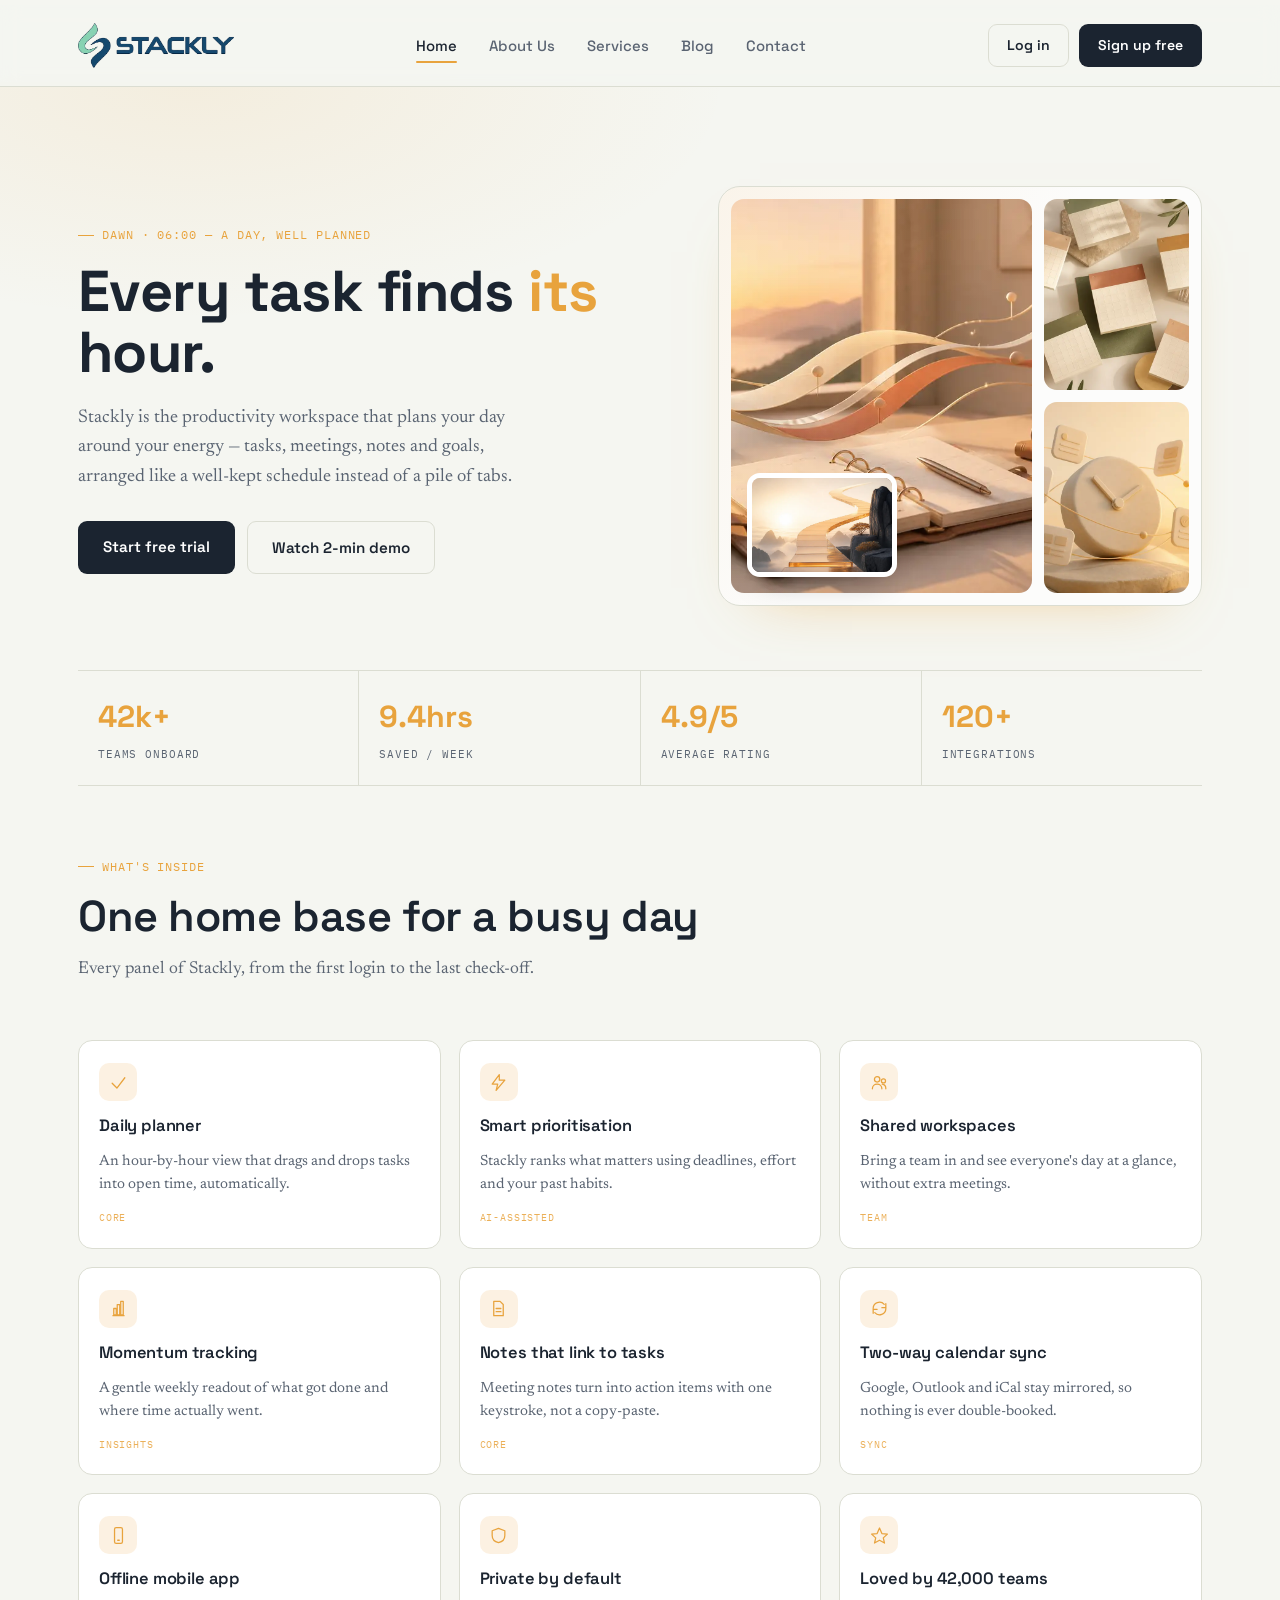
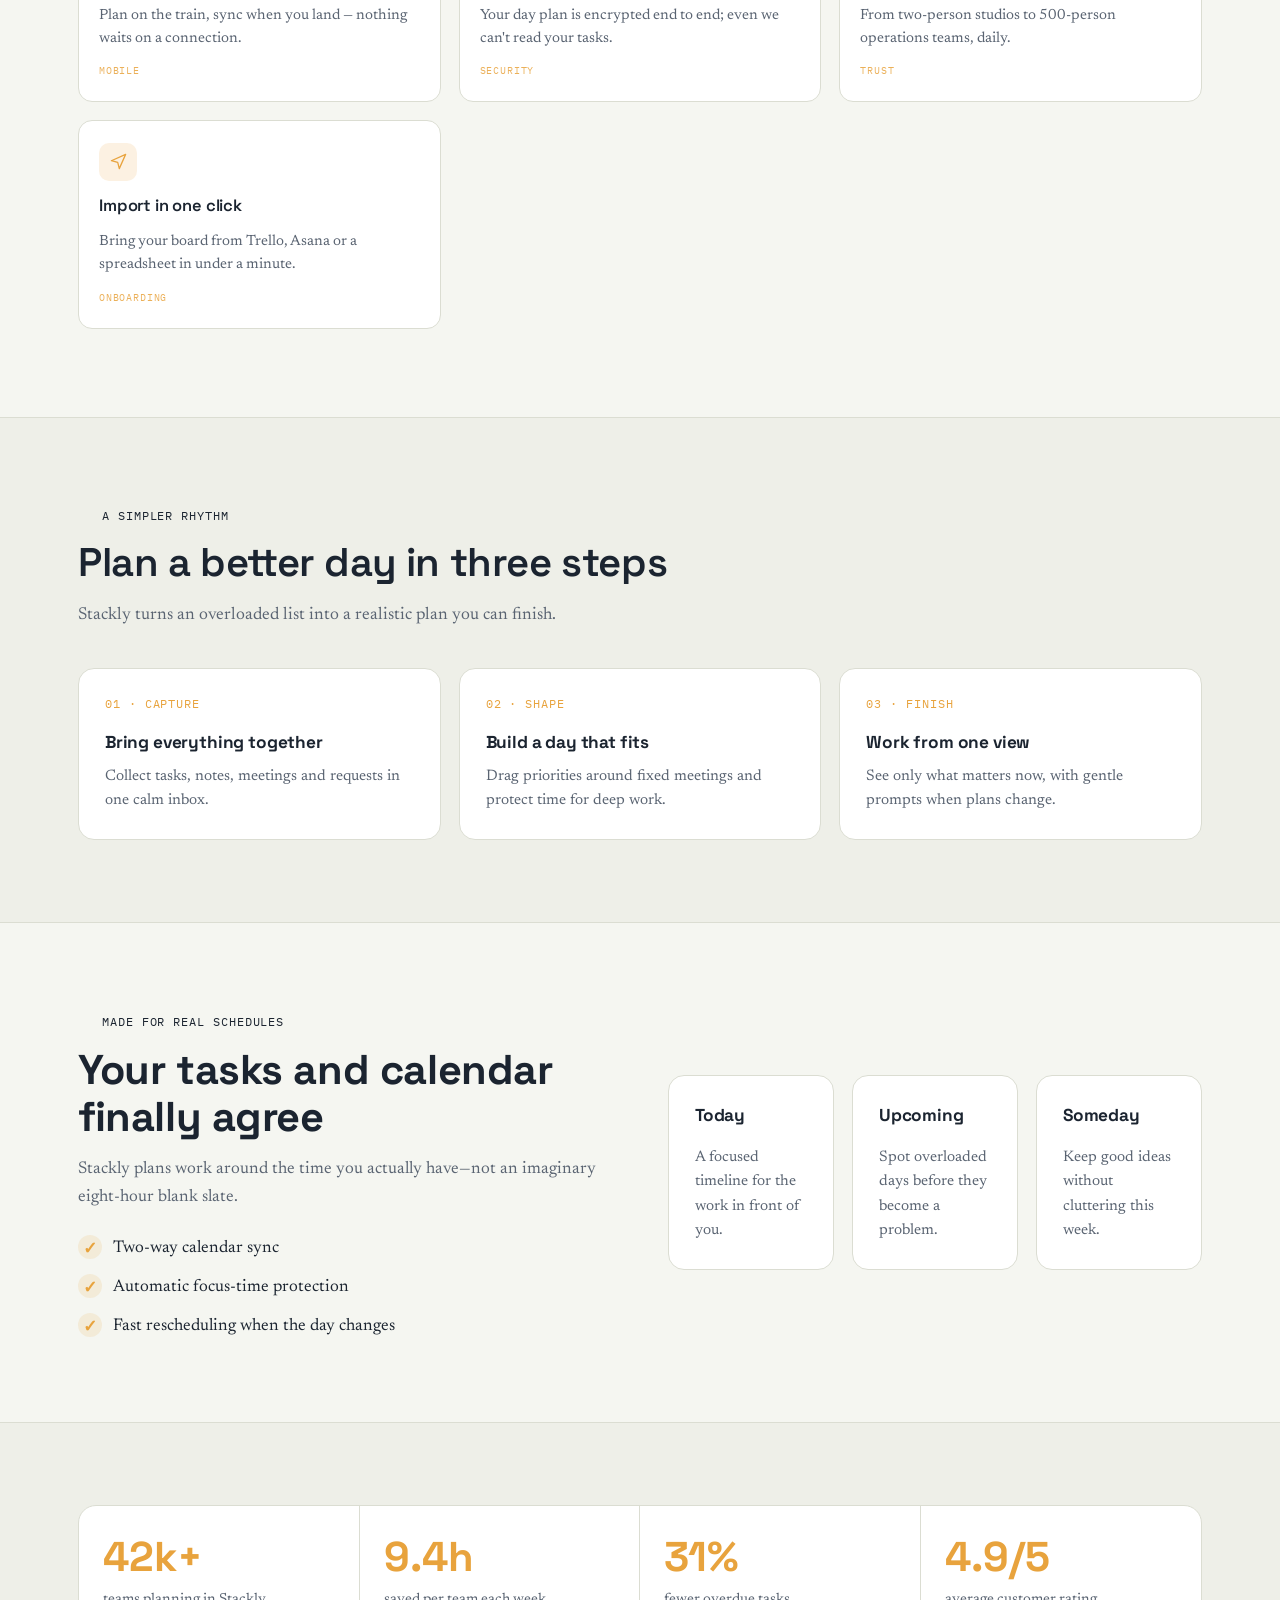
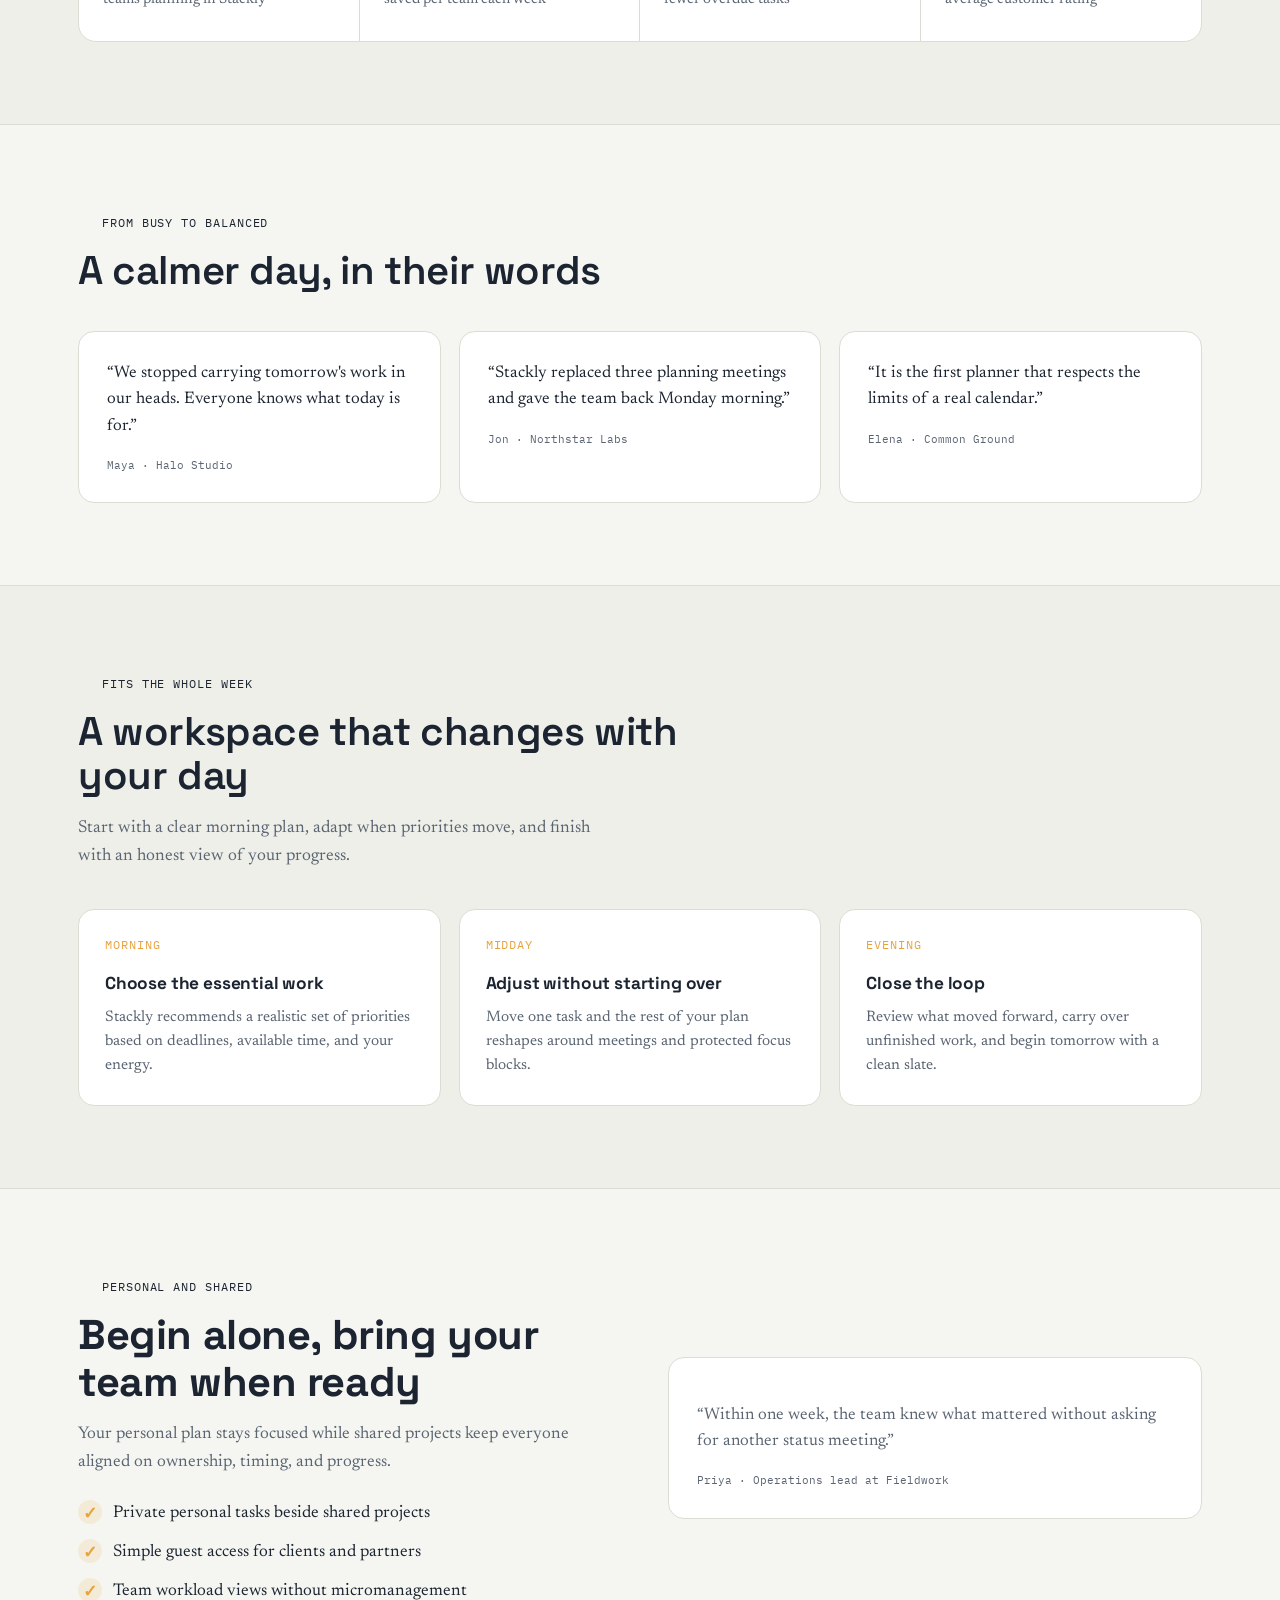
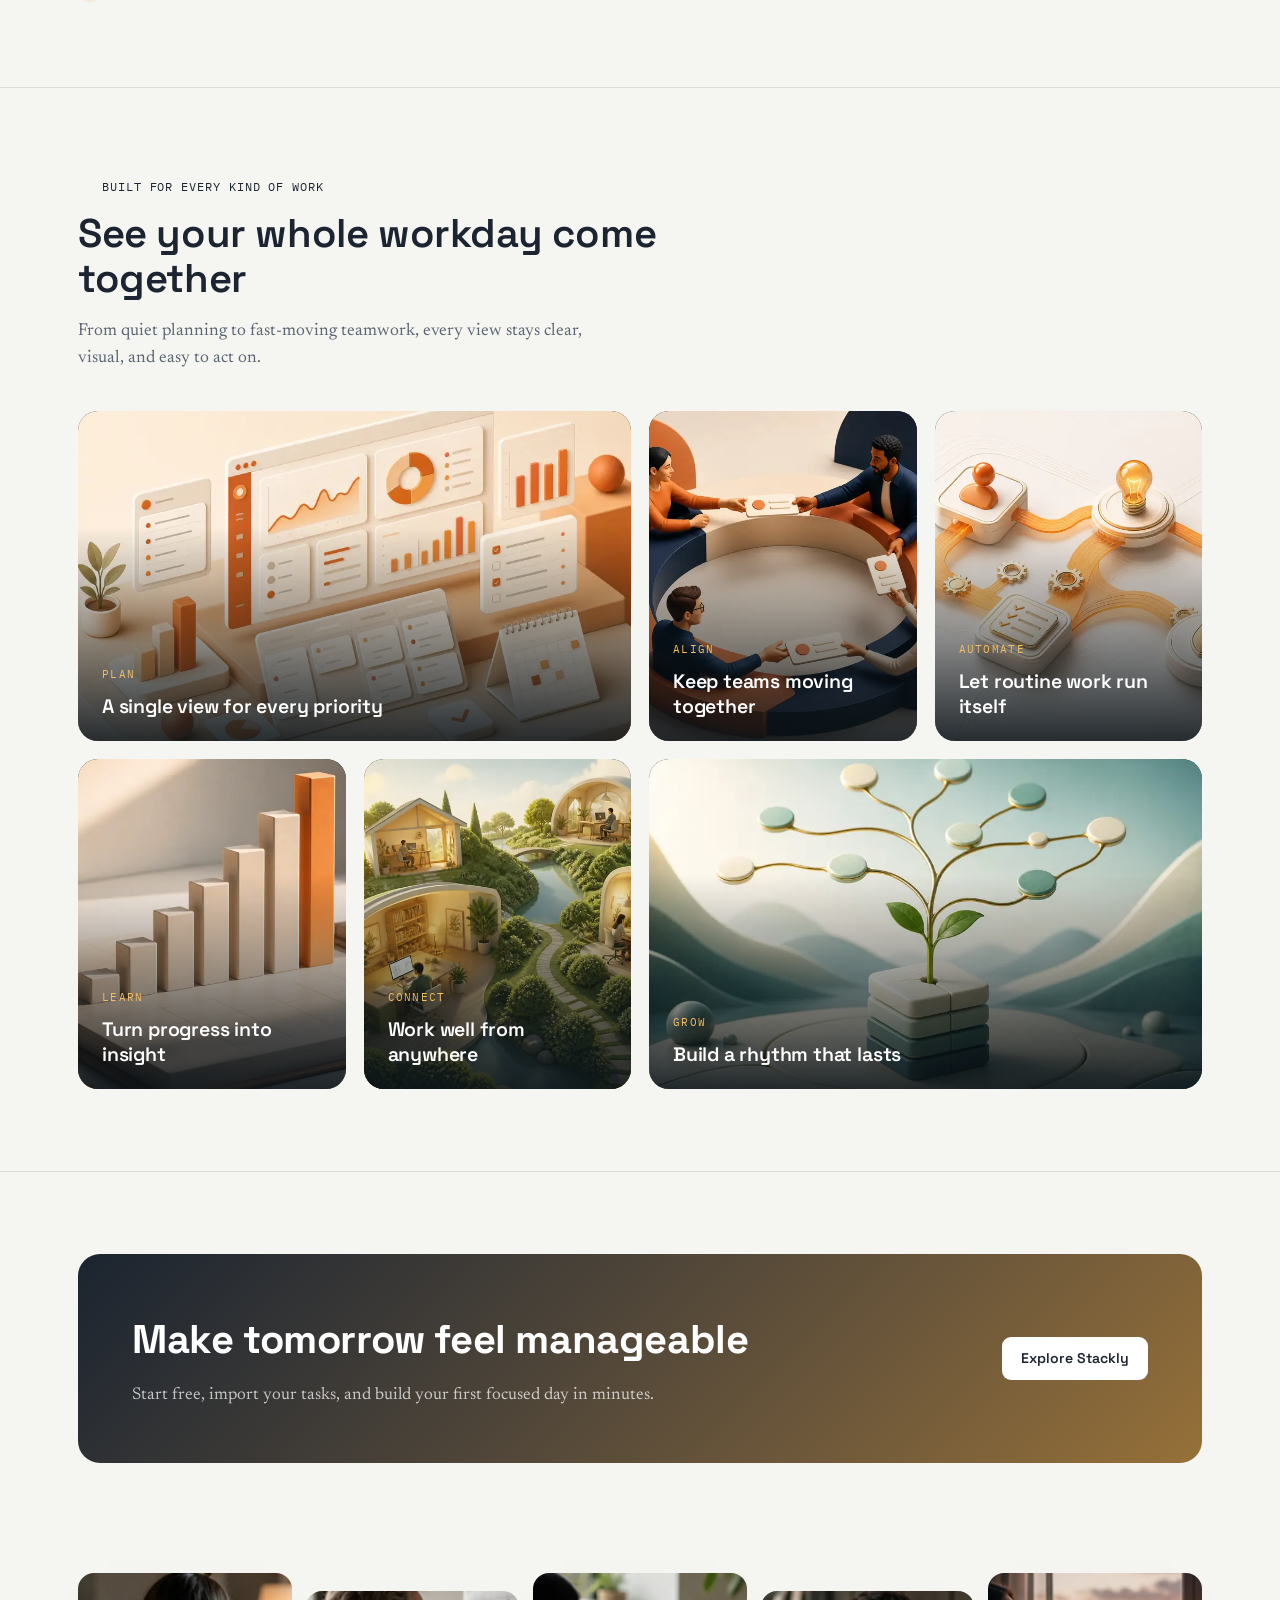
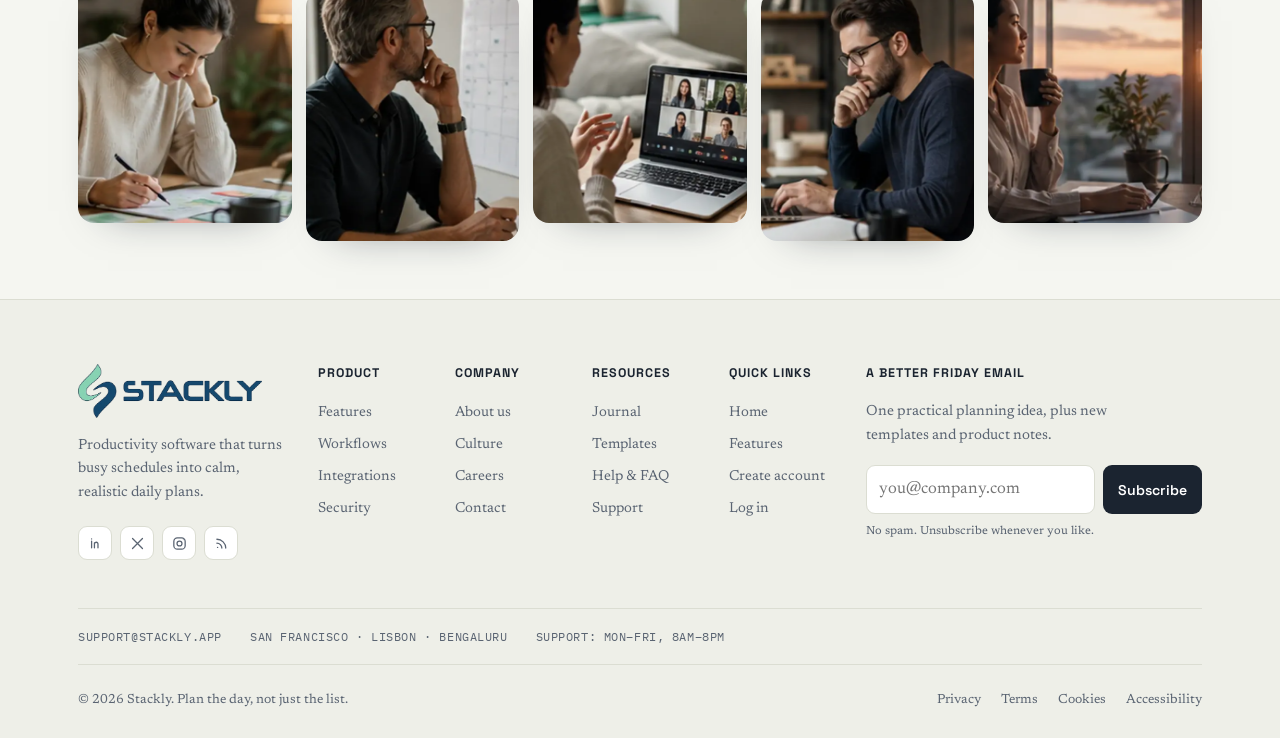
==== commit 0b29c8b5: "update" ====
--- a/index.html
+++ b/index.html
@@ -3,7 +3,7 @@
 <head>
 <meta charset="UTF-8">
 <meta name="viewport" content="width=device-width, initial-scale=1.0">
-<title>Stackly â€” Productivity software for a well-run day</title>
+<title>Stackly — Productivity software for a well-run day</title>
 <link rel="preconnect" href="https://fonts.googleapis.com">
 <link rel="preconnect" href="https://fonts.gstatic.com" crossorigin>
 <link href="https://fonts.googleapis.com/css2?family=Space+Grotesk:wght@400;500;600;700&family=Newsreader:ital,opsz,wght@0,6..72,400;0,6..72,500;1,6..72,400&family=IBM+Plex+Mono:wght@400;500&display=swap" rel="stylesheet">
@@ -39,22 +39,6 @@
   <symbol id="i-flag" viewBox="0 0 24 24"><line x1="5" y1="3" x2="5" y2="21"/><path d="M5 4h14l-3 4 3 4H5"/></symbol>
 </svg>
 
-<!-- DAY RAIL -->
-<div id="day-rail">
-  <div class="seg" style="--seg-color:var(--home-a)"><div class="fill"></div></div>
-  <div class="seg" style="--seg-color:var(--about-a)"><div class="fill"></div></div>
-  <div class="seg" style="--seg-color:var(--services-a)"><div class="fill"></div></div>
-  <div class="seg" style="--seg-color:var(--blog-a)"><div class="fill"></div></div>
-  <div class="seg" style="--seg-color:var(--contact-a)"><div class="fill"></div></div>
-</div>
-<div class="rail-labels">
-  <span data-lbl="home">Dawn Â· Home</span>
-  <span data-lbl="about">Morning Â· About</span>
-  <span data-lbl="services">Midday Â· Services</span>
-  <span data-lbl="blog">Afternoon Â· Blog</span>
-  <span data-lbl="contact">Dusk Â· Contact</span>
-</div>
-
 <!-- HEADER -->
 <header id="site-header">
   <div class="header-in">
@@ -84,9 +68,9 @@
   <div class="wrap"> 
     <div class="hero">
       <div>
-        <span class="eyebrow mono">Dawn Â· 06:00 â€” a day, well planned</span>
+        <span class="eyebrow mono">Dawn · 06:00 — a day, well planned</span>
         <h1>Every task finds <em>its</em> hour.</h1>
-        <p class="lead">Stackly is the productivity workspace that plans your day around your energy â€” tasks, meetings, notes and goals, arranged like a well-kept schedule instead of a pile of tabs.</p>
+        <p class="lead">Stackly is the productivity workspace that plans your day around your energy — tasks, meetings, notes and goals, arranged like a well-kept schedule instead of a pile of tabs.</p>
         <div class="hero-cta">
           <a class="btn btn-solid" href="signup.html">Start free trial</a>
           <button class="btn btn-ghost">Watch 2-min demo</button>
@@ -119,7 +103,7 @@
       <div class="subcard"><div class="icon-badge"><svg><use href="#i-chart"/></svg></div><h3>Momentum tracking</h3><p>A gentle weekly readout of what got done and where time actually went.</p><span class="tag mono">Insights</span></div>
       <div class="subcard"><div class="icon-badge"><svg><use href="#i-doc"/></svg></div><h3>Notes that link to tasks</h3><p>Meeting notes turn into action items with one keystroke, not a copy-paste.</p><span class="tag mono">Core</span></div>
       <div class="subcard"><div class="icon-badge"><svg><use href="#i-sync"/></svg></div><h3>Two-way calendar sync</h3><p>Google, Outlook and iCal stay mirrored, so nothing is ever double-booked.</p><span class="tag mono">Sync</span></div>
-      <div class="subcard"><div class="icon-badge"><svg><use href="#i-mobile"/></svg></div><h3>Offline mobile app</h3><p>Plan on the train, sync when you land â€” nothing waits on a connection.</p><span class="tag mono">Mobile</span></div>
+      <div class="subcard"><div class="icon-badge"><svg><use href="#i-mobile"/></svg></div><h3>Offline mobile app</h3><p>Plan on the train, sync when you land — nothing waits on a connection.</p><span class="tag mono">Mobile</span></div>
       <div class="subcard"><div class="icon-badge"><svg><use href="#i-shield"/></svg></div><h3>Private by default</h3><p>Your day plan is encrypted end to end; even we can't read your tasks.</p><span class="tag mono">Security</span></div>
       <div class="subcard"><div class="icon-badge"><svg><use href="#i-star"/></svg></div><h3>Loved by 42,000 teams</h3><p>From two-person studios to 500-person operations teams, daily.</p><span class="tag mono">Trust</span></div>
       <div class="subcard"><div class="icon-badge"><svg><use href="#i-send"/></svg></div><h3>Import in one click</h3><p>Bring your board from Trello, Asana or a spreadsheet in under a minute.</p><span class="tag mono">Onboarding</span></div>
@@ -154,9 +138,26 @@
 
 <section class="content-section" aria-labelledby="home-teams-title"><div class="wrap split-feature"><div><span class="eyebrow mono">Personal and shared</span><h2 id="home-teams-title">Begin alone, bring your team when ready</h2><p>Your personal plan stays focused while shared projects keep everyone aligned on ownership, timing, and progress.</p><ul class="check-list"><li>Private personal tasks beside shared projects</li><li>Simple guest access for clients and partners</li><li>Team workload views without micromanagement</li></ul></div><div class="quote-card"><p>“Within one week, the team knew what mattered without asking for another status meeting.”</p><footer>Priya · Operations lead at Fieldwork</footer></div></div></section>
 
+<section class="content-section image-story" aria-labelledby="home-visual-title">
+  <div class="wrap">
+    <div class="section-head"><span class="eyebrow mono">Built for every kind of work</span><h2 id="home-visual-title">See your whole workday come together</h2><p>From quiet planning to fast-moving teamwork, every view stays clear, visual, and easy to act on.</p></div>
+    <div class="image-story-grid">
+      <article class="image-story-card image-story-card--wide"><img src="assets/images/services-dashboard.webp" alt="Stackly project dashboard on a modern workspace" loading="lazy"><div><span class="mono">Plan</span><h3>A single view for every priority</h3></div></article>
+      <article class="image-story-card"><img src="assets/images/services-team.webp" alt="Team collaborating around a shared project plan" loading="lazy"><div><span class="mono">Align</span><h3>Keep teams moving together</h3></div></article>
+      <article class="image-story-card"><img src="assets/images/services-automation.webp" alt="Automated productivity workflow in motion" loading="lazy"><div><span class="mono">Automate</span><h3>Let routine work run itself</h3></div></article>
+      <article class="image-story-card"><img src="assets/images/services-insights.webp" alt="Productivity insights and progress reporting" loading="lazy"><div><span class="mono">Learn</span><h3>Turn progress into insight</h3></div></article>
+      <article class="image-story-card"><img src="assets/images/about-remote.webp" alt="Remote colleagues collaborating from bright workspaces" loading="lazy"><div><span class="mono">Connect</span><h3>Work well from anywhere</h3></div></article>
+      <article class="image-story-card image-story-card--wide"><img src="assets/images/about-growth.webp" alt="Creative team celebrating sustainable growth" loading="lazy"><div><span class="mono">Grow</span><h3>Build a rhythm that lasts</h3></div></article>
+    </div>
+  </div>
+</section>
+
 <section class="content-section" aria-labelledby="home-start-title">
   <div class="wrap"><div class="section-cta"><div><h2 id="home-start-title">Make tomorrow feel manageable</h2><p>Start free, import your tasks, and build your first focused day in minutes.</p></div><a class="btn" href="services.html">Explore Stackly</a></div></div>
 </section>
+<section class="editorial-strip" aria-label="Stackly workday gallery"><div class="wrap editorial-grid editorial-grid--five">
+  <img src="assets/images/editorial-01.webp" alt="Professional planning a focused workday" loading="lazy"><img src="assets/images/editorial-02.webp" alt="Calendar planning session" loading="lazy"><img src="assets/images/editorial-03.webp" alt="Remote team meeting" loading="lazy"><img src="assets/images/editorial-08.webp" alt="Professional working in deep focus" loading="lazy"><img src="assets/images/editorial-12.webp" alt="Calm end-of-day review" loading="lazy">
+</div></section>
 </main>
 
 <footer class="site-footer">
@@ -175,6 +176,7 @@
       <div class="footer-column"><h2>Product</h2><a href="services.html">Features</a><a href="services.html#services-flow-title">Workflows</a><a href="services.html#services-integrations-title">Integrations</a><a href="services.html#services-security-title">Security</a></div>
       <div class="footer-column"><h2>Company</h2><a href="about.html">About us</a><a href="about.html#about-culture-title">Culture</a><a href="about.html#about-join-title">Careers</a><a href="contact.html">Contact</a></div>
       <div class="footer-column"><h2>Resources</h2><a href="blog.html">Journal</a><a href="blog.html#blog-library-title">Templates</a><a href="contact.html#contact-faq-title">Help & FAQ</a><a href="contact.html#contact-route-title">Support</a></div>
+      <div class="footer-column"><h2>Quick Links</h2><a href="index.html">Home</a><a href="services.html">Features</a><a href="signup.html">Create account</a><a href="login.html">Log in</a></div>
       <div class="footer-newsletter">
         <h2>A better Friday email</h2><p>One practical planning idea, plus new templates and product notes.</p>
         <form class="footer-form"><label class="sr-only" for="footer-email-index">Email address</label><input id="footer-email-index" type="email" placeholder="you@company.com" required><button type="submit" class="btn btn-solid">Subscribe</button></form>
@@ -182,9 +184,10 @@
       </div>
     </div>
     <div class="footer-contact"><span>support@stackly.app</span><span>San Francisco · Lisbon · Bengaluru</span><span>Support: Mon–Fri, 8am–8pm</span></div>
-    <div class="footer-bottom"><span>© 2026 Stackly. Plan the day, not just the list.</span><div class="foot-links"><a href="#">Privacy</a><a href="#">Terms</a><a href="#">Cookies</a><a href="#">Accessibility</a></div></div>
+    <div class="footer-bottom"><span>© 2026 Stackly. Plan the day, not just the list.</span><div class="foot-links"><a href="404.html">Privacy</a><a href="404.html">Terms</a><a href="404.html">Cookies</a><a href="404.html">Accessibility</a></div></div>
   </div>
 </footer>
 <script src="app.js"></script>
 </body>
 </html>
+
--- a/styles.css
+++ b/styles.css
@@ -1,4 +1,4 @@
-﻿/* ============ TOKENS ============ */
+/* ============ TOKENS ============ */
 :root{
   --paper:#F5F6F1;
   --paper-2:#EEEFE8;
@@ -27,6 +27,9 @@
 
 *{box-sizing:border-box;}
 html{scroll-behavior:smooth;}
+.content-section{opacity:.01;transform:translateY(26px);transition:opacity .75s ease,transform .75s cubic-bezier(.2,.7,.2,1)}
+.content-section.in-view{opacity:1;transform:none}
+.auth-home{display:inline-flex;align-items:center;gap:7px;margin-bottom:22px;color:var(--ink-soft);font:600 .76rem var(--display);text-decoration:none}.auth-home:hover{color:var(--accent)}
 @media (prefers-reduced-motion: reduce){
   html{scroll-behavior:auto;}
   *{animation-duration:0.001ms !important; animation-iteration-count:1 !important; transition-duration:0.001ms !important;}
@@ -198,7 +201,7 @@
   .hero-mosaic .hero-image-fourth{width:110px; height:76px; left:18px; bottom:18px; border-width:3px;}
 }
 
-/* subsection grid â€” reused across all 5 sections */
+/* subsection grid — reused across all 5 sections */
 .subgrid{
   display:grid; grid-template-columns:repeat(3,1fr); gap:18px; position:relative; z-index:1;
 }
@@ -281,7 +284,7 @@
 .stat .num{font-family:var(--display); font-size:1.9rem; font-weight:700; color:var(--home-a);}
 .stat .lbl{font-family:var(--mono); font-size:0.68rem; color:var(--ink-soft); margin-top:4px;}
 
-/* ============ ABOUT â€” timeline ============ */
+/* ============ ABOUT — timeline ============ */
 .timeline{position:relative; z-index:1; margin:0 0 64px; padding-left:2px;}
 .timeline-track{position:relative; padding-left:28px; border-left:2px solid var(--line);}
 .tl-item{position:relative; padding-bottom:30px;}
@@ -294,7 +297,7 @@
 .tl-item h4{margin-top:5px; font-size:1.05rem; font-weight:600;}
 .tl-item p{margin-top:5px; color:var(--ink-soft); font-size:0.94rem;}
 
-/* ============ SERVICES â€” feature spotlight ============ */
+/* ============ SERVICES — feature spotlight ============ */
 .spotlight{
   position:relative; z-index:1; display:grid; grid-template-columns:1fr 1fr; gap:40px;
   align-items:center; margin-bottom:60px; background:var(--white); border:1px solid var(--line);
@@ -347,7 +350,13 @@
 
 /* ============ DETAILED FOOTER ============ */
 .site-footer{border-top:1px solid var(--line); padding:64px 0 28px; position:relative; z-index:1; background:var(--paper-2);}
-.footer-grid{display:grid; grid-template-columns:1.35fr repeat(3,.7fr) 1.35fr; gap:42px; align-items:start;}
+.footer-grid{display:grid; grid-template-columns:1.3fr repeat(4,.65fr) 1.3fr; gap:34px; align-items:start;}
+.image-story{overflow:hidden}.image-story-grid{display:grid;grid-template-columns:repeat(4,1fr);gap:18px}.image-story-card{position:relative;min-height:330px;border-radius:20px;overflow:hidden;background:#18232c;opacity:0;transform:translateY(24px);transition:opacity .7s ease,transform .7s ease,box-shadow .25s ease}.image-story-card.in-view{opacity:1;transform:none}.image-story-card--wide{grid-column:span 2}.image-story-card img{width:100%;height:100%;object-fit:cover;position:absolute;inset:0;transition:transform .7s ease}.image-story-card::after{content:"";position:absolute;inset:35% 0 0;background:linear-gradient(transparent,rgba(10,18,24,.88))}.image-story-card div{position:absolute;z-index:1;left:24px;right:24px;bottom:22px;color:#fff}.image-story-card span{font-size:.68rem;text-transform:uppercase;letter-spacing:.12em;color:#f2bd65}.image-story-card h3{margin:6px 0 0;font:600 1.22rem var(--display)}.image-story-card:hover img{transform:scale(1.045)}
+.editorial-strip{padding:28px 0 76px}.editorial-grid{display:grid;grid-template-columns:repeat(4,1fr);gap:14px}.editorial-grid--five{grid-template-columns:repeat(5,1fr)}.editorial-grid img{display:block;width:100%;height:250px;object-fit:cover;border-radius:16px;box-shadow:0 18px 40px -30px rgba(20,30,44,.55);transition:transform .35s ease,box-shadow .35s ease}.editorial-grid img:nth-child(even){transform:translateY(18px)}.editorial-grid img:hover{transform:translateY(-5px) scale(1.015);box-shadow:0 22px 45px -28px rgba(20,30,44,.7)}.editorial-grid img:nth-child(even):hover{transform:translateY(10px) scale(1.015)}
+@media(max-width:900px){.editorial-grid,.editorial-grid--five{grid-template-columns:repeat(2,1fr)}.editorial-grid img{height:230px}.editorial-grid img:nth-child(even){transform:none}}
+@media(max-width:520px){.editorial-strip{padding:18px 0 54px}.editorial-grid,.editorial-grid--five{grid-template-columns:1fr 1fr;gap:9px}.editorial-grid img{height:170px;border-radius:11px}}
+@media(max-width:900px){.image-story-grid{grid-template-columns:repeat(2,1fr)}.image-story-card--wide{grid-column:span 1}}
+@media(max-width:560px){.image-story-grid{grid-template-columns:1fr}.image-story-card{min-height:280px}}
 .footer-brand p,.footer-newsletter p{color:var(--ink-soft); font-size:.92rem; margin-top:16px; max-width:30ch;}
 .footer-column{display:flex; flex-direction:column; gap:9px;}
 .footer-column h2,.footer-newsletter h2{font-size:.78rem; text-transform:uppercase; letter-spacing:.08em; margin-bottom:8px;}
@@ -369,7 +378,7 @@
 .foot-links a{color:var(--ink-soft); transition:color .2s ease;}
 .foot-links a:hover{color:var(--accent);}
 .sr-only{position:absolute; width:1px; height:1px; padding:0; margin:-1px; overflow:hidden; clip:rect(0,0,0,0); white-space:nowrap; border:0;}
-@media(max-width:1050px){.footer-grid{grid-template-columns:1.2fr repeat(3,.7fr)}.footer-newsletter{grid-column:1 / -1; max-width:560px;}}
+@media(max-width:1050px){.footer-grid{grid-template-columns:1.2fr repeat(4,.7fr)}.footer-newsletter{grid-column:1 / -1; max-width:560px;}}
 @media(max-width:700px){.site-footer{padding-top:48px}.footer-grid{grid-template-columns:1fr 1fr; gap:34px 24px}.footer-brand,.footer-newsletter{grid-column:1 / -1}.footer-form{flex-direction:column}.footer-form .btn{justify-content:center}.footer-contact{flex-direction:column}.footer-bottom{flex-direction:column}}
 
 /* section label offset for scroll spy accuracy */
